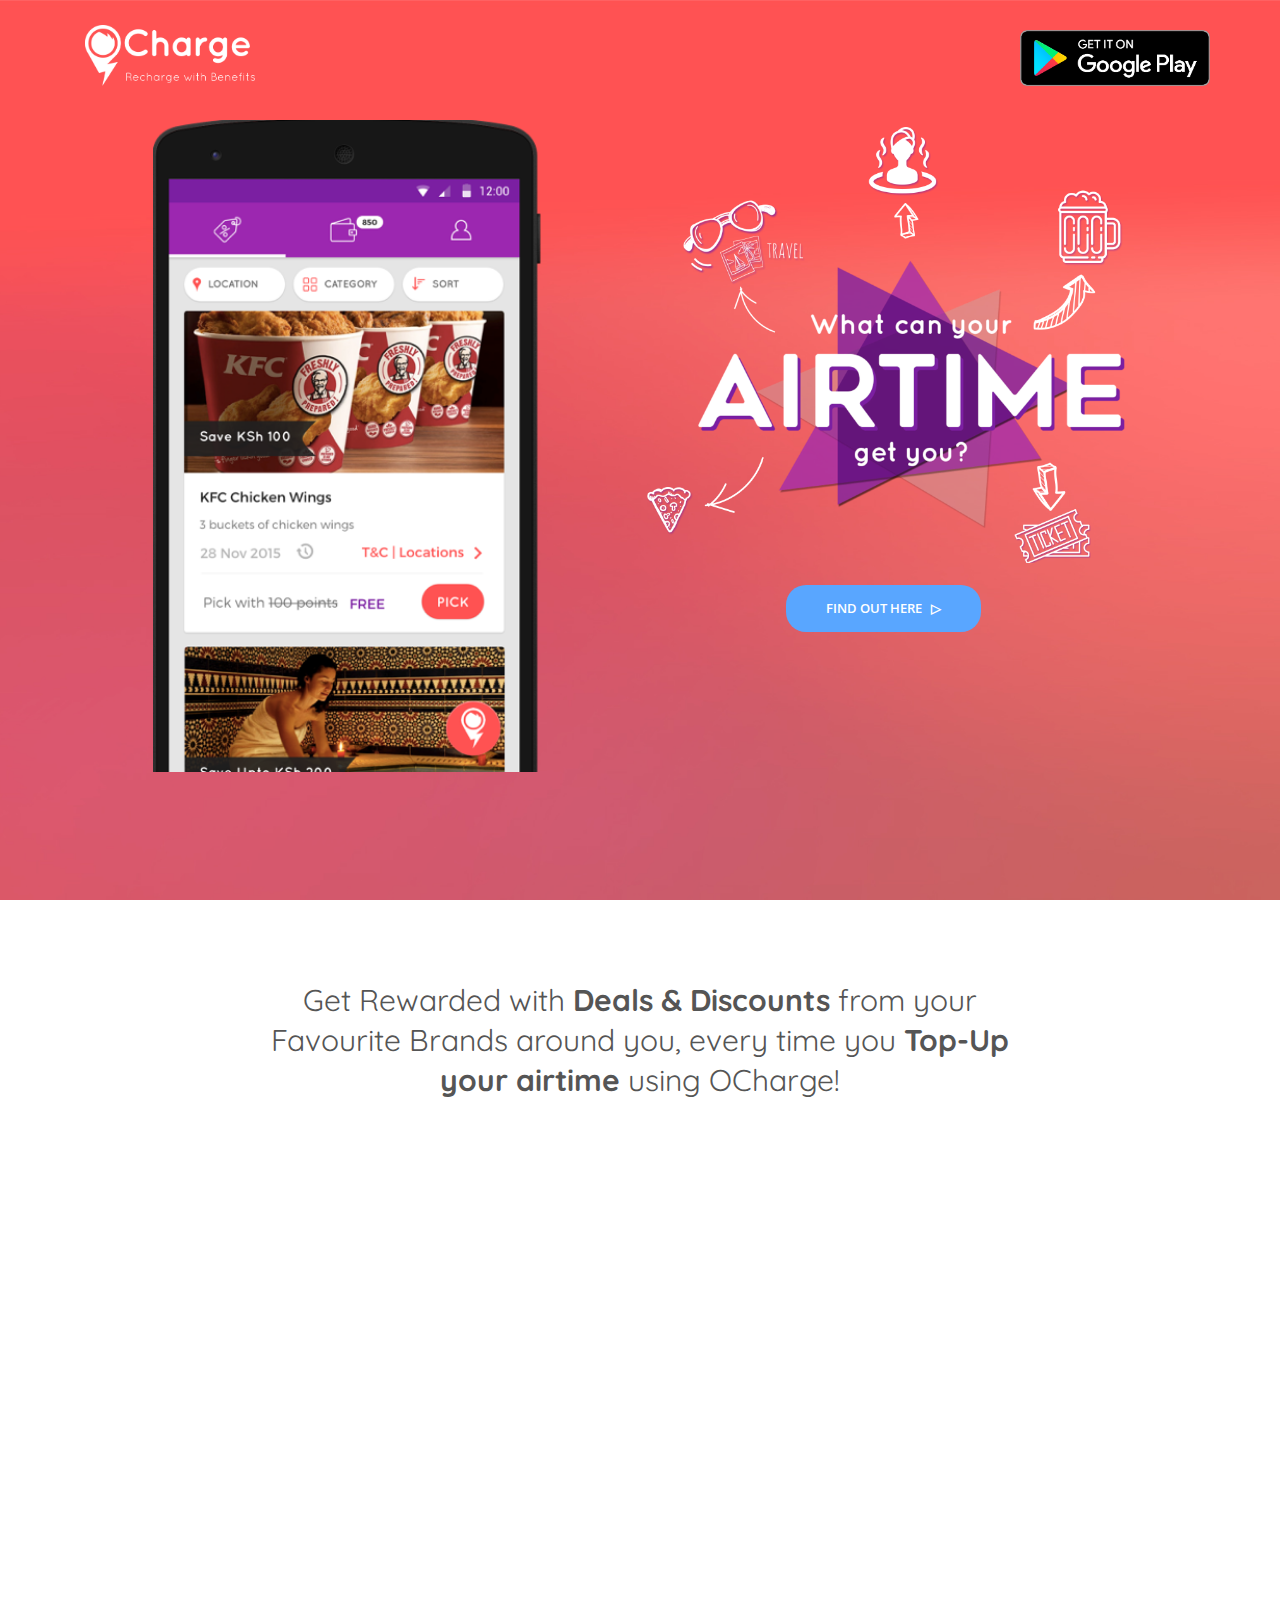
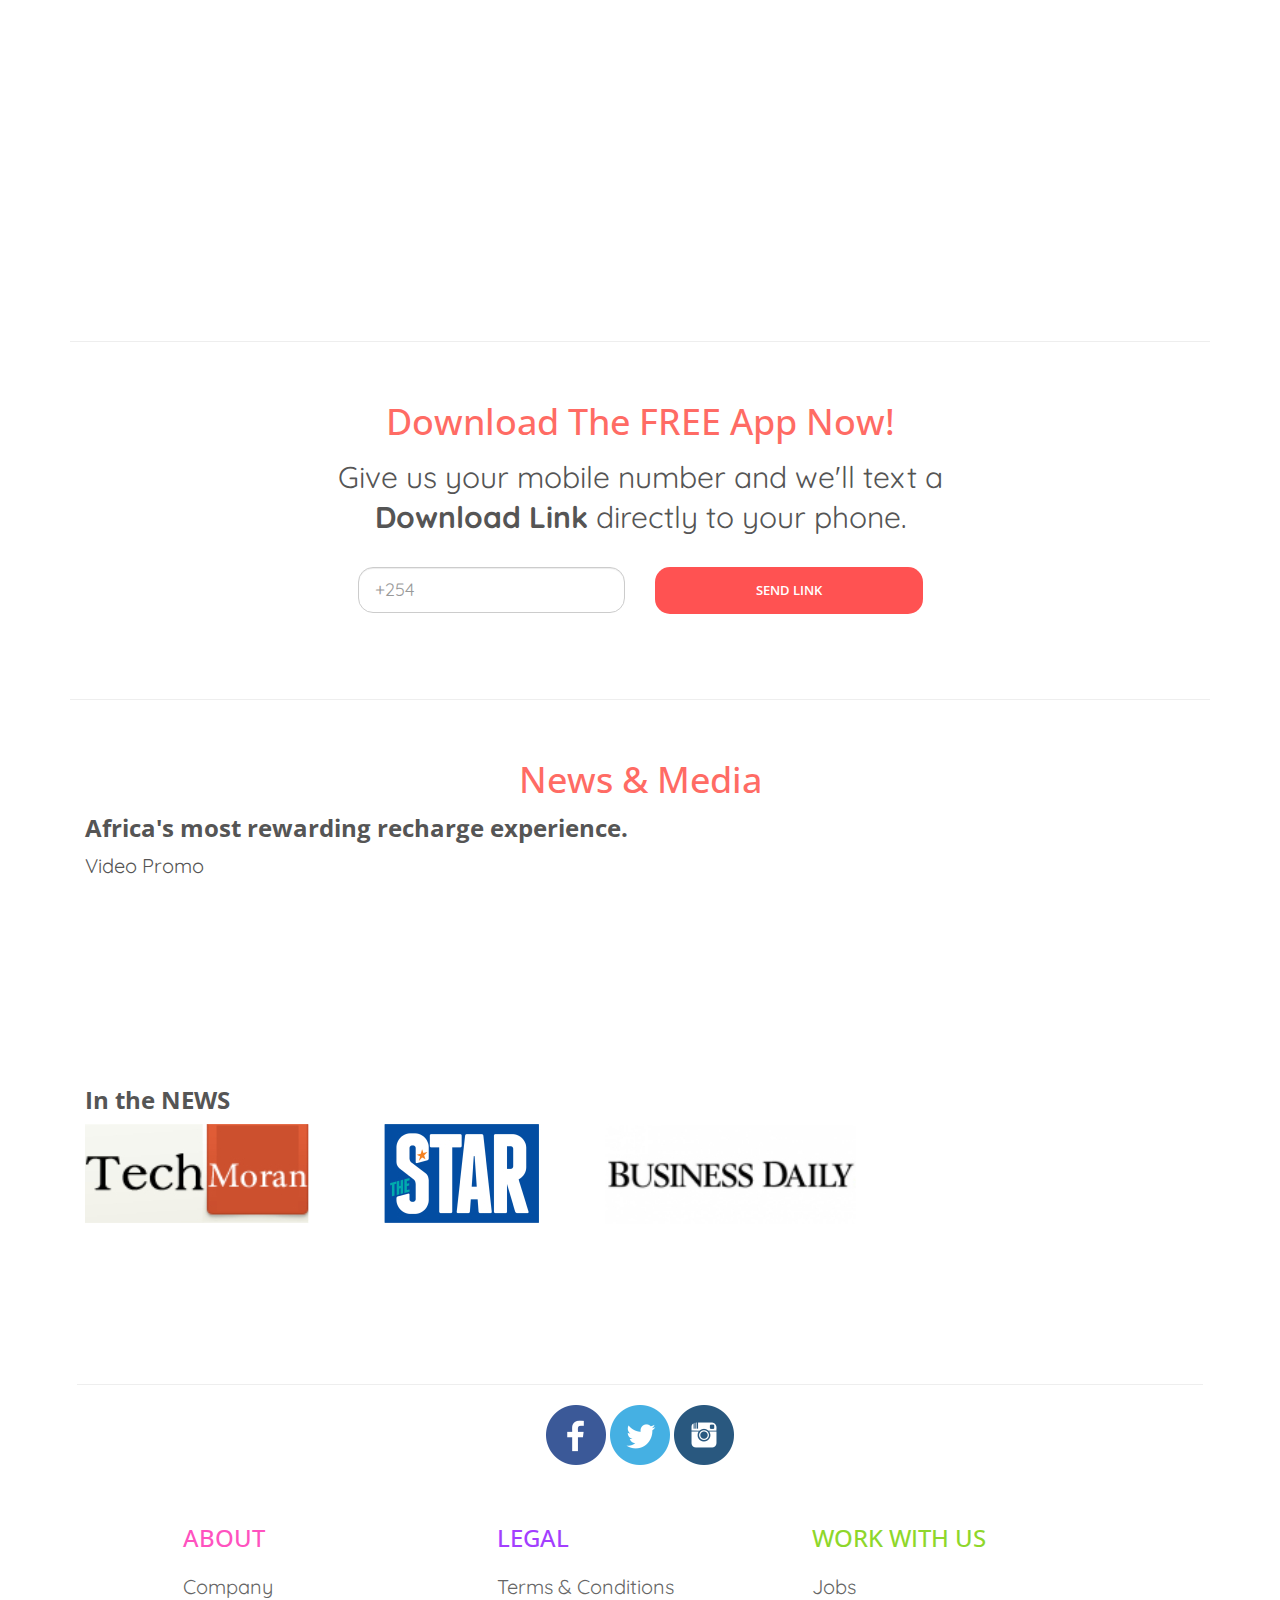
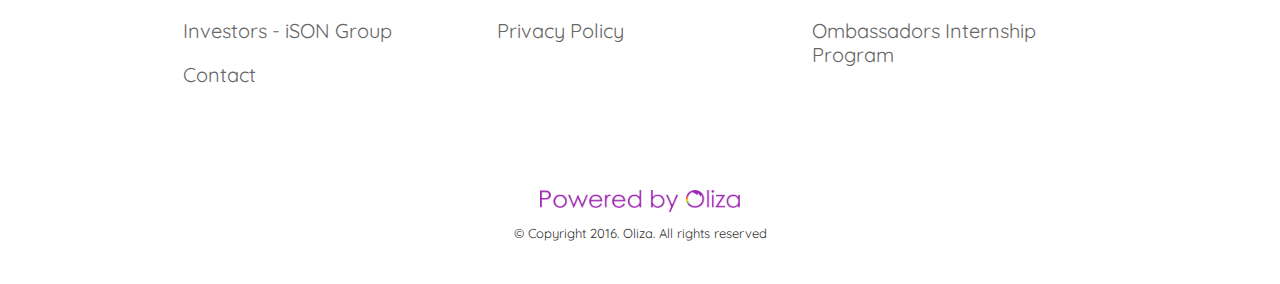
==== index.html @ c71432ed "add comments" ====
<!DOCTYPE html>
<html lang="en">
    <head>
        <meta charset="utf-8">
        <meta http-equiv="X-UA-Compatible" content="IE=edge">
        <meta name="viewport" content="width=device-width, initial-scale=1.0">
        <!-- The above 3 meta tags *must* come first in the head; any other head content must come *after* these tags -->
        <title>OCharge</title>
        <link href="https://fonts.googleapis.com/css?family=Quicksand:300,400,700" rel="stylesheet">
        <!-- Bootstrap -->
        <link href="bootstrap/css/bootstrap.min.css" rel="stylesheet">
        <!--plugins-->
        <link href="bower_components/font-awesome/css/font-awesome.min.css" rel="stylesheet">
        <link href="bower_components/flexslider/flexslider.css" rel="stylesheet">
        <link href="bower_components/lightbox2/dist/css/lightbox.css" rel="stylesheet">
        <link href="owl-carousel/owl.carousel.css" rel="stylesheet">
        <link href="owl-carousel/owl.theme.css" rel="stylesheet">
        <link href="owl-carousel/owl.transitions.css" rel="stylesheet">
        <link href="et-line-icons/style.css" rel="stylesheet">
        <link href="css/animate.css" rel="stylesheet">
        <!--custom css file-->
        <link href="css/style.css" rel="stylesheet">
        <link href="custom/css/style.css" rel="stylesheet">

        <!-- HTML5 shim and Respond.js for IE8 support of HTML5 elements and media queries -->
        <!-- WARNING: Respond.js doesn't work if you view the page via file:// -->
        <!--[if lt IE 9]>
          <script src="https://oss.maxcdn.com/html5shiv/3.7.2/html5shiv.min.js"></script>
          <script src="https://oss.maxcdn.com/respond/1.4.2/respond.min.js"></script>
        <![endif]-->
    </head>
    <body data-spy="scroll">
        <!-- Static navbar -->
        <nav class="navbar header-v1 header-transparent navbar-default navbar-fixed-top">
            <div class="container">
                <div class="navbar-header scroll-to">
                    <button type="button" class="navbar-toggle collapsed" data-toggle="collapse" data-target="#navbar">
                        <a href="https://play.google.com/store/apps/details?id=com.ocharge" target="_blank"><img src="custom/img/google-play-badge.png" class="gplay" width="190" /></a>
                    </button>
                    <a class="navbar-brand" href="index.html"><img src="custom/img/logo-white.png" class="whiteone" width="170" /></a>
                    <a class="navbar-brand" href="index.html"><img src="custom/img/logo-red.png" class="redone" width="170"/></a>
                </div>
                <div id="navbar" class="navbar-collapse collapse">
                    <ul class="nav navbar-nav navbar-right">
                        <li><a href="https://play.google.com/store/apps/details?id=com.ocharge" target="_blank"><img src="custom/img/google-play-badge.png" width="190" /></a></li>
                    </ul>
                </div><!--/.nav-collapse -->
            </div><!--/.container-fluid -->
        </nav><!--navigation end here-->

        <section id="home" class="banner-intro banner-slider">
            <div class="ochargex">
                <div class="container">
                    <div class="row">
                        <div class="col-md-10 col-md-offset-1 col-sm-12 no-padding">
                            <div class="col-md-6 no-padding hidden-xs hidden-sm">
                                <img id="img-topphone"src="custom/img/topphone.png" class="img-responsive"/>
                            </div>
                            <div class="col-md-6 no-padding text-center">
                                <img src="custom/img/stuff.png" class="img-responsive"/>
                                <br/>
                                <a href="https://player.vimeo.com/video/181299321"target="_blank" class="btn btn-lg btn-primary btn-sky-blue">Find Out Here &nbsp; &#9655;</a>
                            </div>
                            <div class="col-md-6 no-padding visible-xs visible-sm ">
                                <div class="space-20"></div>
                                <img id="img-topphone" src="custom/img/topphone.png" class="img-responsive center-block"/>
                            </div>
                        </div>
                    </div>
                </div>
            </div>
        </section>

        <section id="features">
            <div class="container">
                <div class="row">
                    <div class="col-sm-8 col-sm-offset-2 center-title">
                        <p class="biggerfontp">Get Rewarded with <strong>Deals & Discounts</strong> from your Favourite Brands around you, every time you <strong>Top-Up your airtime</strong> using OCharge!</p>
                    </div>
                </div><!--center title row end-->
                <div class="vertical-align-child aside-feature-row">
                    <div class="col-sm-4 col-md-offset-1 wow animated fadeInLeft margin-b-30 hidden-sm hidden-xs" data-wow-delay="0.3s">
                        <div id="ocharge-features1" class="ocharge-features active">
                            <h3>Recharge Airtime</h3>
                            <p>Buy airtime for yourself, or for a friend, for <strong>any Network in Kenya!</strong></p>
                            <img src="custom/img/networks.png" width="250"/>
                        </div>
                        <div id="ocharge-features2" class="ocharge-features">
                            <h3>Earn Points</h3>
                            <p>Earn Points equivalent to the amount you've spent on Airtime.  <strong>1 Shilling Airtime = 1 OCharge Point</strong>.</p>
                        </div>
                        <div id="ocharge-features3" class="ocharge-features">
                            <h3>Pick Up Deals</h3>
                            <p>We keep updating the App with Awesome Deals from your favorite <strong>Food / Drinks / Travel / Entertainment / Fashion / Home / Electronics</strong> Brands</p>
                        </div>
                    </div>
                    <div class="col-sm-12 wow animated fadeInLeft margin-b-30 visible-sm visible-xs" data-wow-delay="0.3s">
                        <div id="ocharge-mobile-features1" class="ocharge-features">
                            <h3>Recharge Airtime</h3>
                            <p>Buy airtime for yourself, or for a friend, for <strong>any Network in Kenya!</strong></p>
                            <img src="custom/img/networks.jpg" />
                        </div>
                        <div id="ocharge-mobile-features2" class="ocharge-features" style="display:none;">
                            <h3>Earn Points</h3>
                            <p>Earn Points equivalent to the amount you've spent on Airtime.  <strong>1 Shilling Airtime = 1 OCharge Point</strong>.</p>
                        </div>
                        <div id="ocharge-mobile-features3" class="ocharge-features" style="display:none;">
                            <h3>Pick Up Deals</h3>
                            <p>We keep updating the App with Awesome Deals from your favorite <strong>Food / Drinks / Travel / Entertainment / Fashion / Home / Electronics</strong> Brands</p>
                        </div>
                    </div>
                    <div class="col-sm-12 wow animated fadeInLeft margin-b-30 visible-sm visible-xs text-center" data-wow-delay="0.3s">
                        <span class="toggla">
                            <i class="fa fa-circle" aria-hidden="true" id="toggla1"></i>&nbsp;
                            <i class="fa fa-circle-o" aria-hidden="true" id="toggla2"></i>&nbsp;
                            <i class="fa fa-circle-o" aria-hidden="true" id="toggla3"></i>
                        </span>
                    </div>
                    <div class="col-sm-5 col-sm-offset-2 wow animated fadeInRight" data-wow-delay="0.4s">
                        <img src="custom/img/recharge.jpg" class="img-responsive ochimg1" alt="" width="440">
                        <img src="custom/img/points.jpg" class="img-responsive ochimg2" alt="" width="350" style="display:none;">
                        <img src="custom/img/deals.jpg" class="img-responsive ochimg3" alt="" width="440" style="display:none;">
                    </div>
                </div><!--side by side left right features row end, use the class .vertical-align-child .aside-feature-row into row-->
                <hr>
                <div class="space-40"></div>
                <div class="row">
                    <div class="col-sm-8 col-sm-offset-2 center-title">
                        <h2 class="otitle">Download the FREE App Now!</h2>
                        <p class="biggerfontp">Give us your mobile number and we'll text a <strong>Download Link</strong> directly to your phone.</p>
                        <div class="space-20"></div>
                        <form class="form col-md-10 col-md-offset-1">
                          <div class="form-group col-md-6">
                            <input type="text" class="form-control input-lg input-rounded" id="exampleInputName2" placeholder="+254">
                          </div>
                          <div class="form-group col-md-6">
                              <button type="submit" class="btn btn-primary btn-lg btn-block btn-pinkish">Send Link</button>
                          </div>
                        </form>
                    </div>
                </div><!--center title row end-->
                <hr>
                <div class="space-40"></div>
                <div class="row">
                    <div class="col-sm-12 center-title">
                        <h2 class="otitle">News & Media</h2>
                        <div class="col-md-12 text-left">
                            <h3>Africa's most rewarding recharge experience.</h3>
                            <p class="kiasifontp">Video Promo</p>

                        </div>
                        <!-- <a href="#popupVideo" data-rel="popup" data-position-to="window" class="ui-btn ui-corner-all ui-shadow ui-btn-inline">Launch video</a> -->
                        <div data-role ="pop-up" id="popupVideo" data-overlay-theme="b" data-tolerance="15, 15" class="ui-content">
                              <iframe  src="https://player.vimeo.com/video/181299321" controls autoplay frameborder="0"  webkitallowfullscreen mozallowfullscreen allowfullscreen></iframe>
                        </div>
                        <!-- <div class="col-md-4 video-embed"> -->
                            <!-- <iframe width="100%" height="180px" src="https://www.youtube.com/embed/uvcCwnioM6c" frameborder="0" allowfullscreen></iframe> -->
                            <!-- <iframe width="560" height="320" src="https://player.vimeo.com/video/181299321" controls autoplay frameborder="0"  webkitallowfullscreen mozallowfullscreen allowfullscreen></iframe> -->
                        <!-- </div> -->
                        <div class="clearfix"></div>
                        <div class="space-40"></div>
                        <div class="col-md-12 text-left">
                            <h3>In the NEWS</h3>
                            <p><img src="custom/img/news.jpg" class="img-responsive" /></p>
                        </div>
                    </div>
                </div><!--center title row end-->
            </div>
        </section>
        <!--section features end-->
          <hr style="width:88%;">
        <!--footer start-->
        <footer class="footer">
            <div class="container">
                <div class="row">
                    <div class="col-md-6 col-md-offset-3 socials text-center">

                            <a href="https://www.facebook.com/OChargeKE" target="_blank"><img src="custom/img/facebook.png" /></a>
                            <a href="https://twitter.com/OChargeKE" target="_blank"><img src="custom/img/twitter.png" /></a>
                            <a href="https://www.instagram.com/ochargeke/" target="_blank"><img src="custom/img/instagram.png" /></a>

                    </div>
                    <div class="space-60"></div>
                    <div class="col-md-10 col-md-offset-1 hidden-xs hidden-sm">
                        <div class="col-sm-4 margin-b-30">
                            <h2 class="one">About</h2>
                            <ul class="list-unstyled clearfix">
                                <li class="clearfix">
                                    <a href="about.html">Company</a>
                                </li>
                                <li class="clearfix">
                                    <a href="http://isongrp.com/" target="_blank">Investors - iSON Group</a>
                                </li>
                                <li class="clearfix">
                                    <a href="contact.html">Contact</a>
                                </li>
                            </ul>
                        </div>
                         <div class="col-sm-4 margin-b-30">
                            <h2 class="two">Legal</h2>
                            <ul class="list-unstyled clearfix">
                                <li class="clearfix">
                                    <a href="terms.html">Terms & Conditions</a>
                                </li>
                                <li class="clearfix">
                                    <a href="privacy.html">Privacy Policy</a>
                                </li>
                            </ul>
                        </div><!--col4 end-->
                         <div class="col-sm-4 margin-b-30">
                            <h2 class="three">Work with us</h2>
                            <ul class="list-unstyled clearfix">
                                <li class="clearfix">
                                    <a href="mailto:email@harrison.kamau@ocharge.co.ke?subject=Job Application body=Please consider my application">Jobs</a>
                                </li>
                                <li class="clearfix">
                                    <a href="ombassador.html">Ombassadors Internship Program</a>
                                </li>
                            </ul>
                        </div><!--col4 end-->
                    </div>

                    <div class="col-md-10 col-md-offset-1 collapsible visible-xs visible-sm">
                        <div class="panel-group" id="accordion">
                            <div class="panel panel-default">
                                <div class="panel-heading accordion-toggle" data-toggle="collapse" data-parent="#accordion" data-target="#collapseOne">
                                     <h2 class="one">About</h2>
                                </div>
                                <div id="collapseOne" class="panel-collapse collapse in">
                                    <div class="panel-body">
                                        <ul class="list-unstyled clearfix">
                                            <li class="clearfix">
                                                <a href="about.html">Company</a>
                                            </li>
                                            <li class="clearfix">
                                                <a href="http://isongrp.com/" target="_blank">Investors - iSON Group</a>
                                            </li>
                                            <li class="clearfix">
                                                <a href="contact.html">Contact</a>
                                            </li>
                                        </ul>
                                    </div>
                                </div>
                            </div>
                            <div class="panel panel-default">
                                <div class="panel-heading accordion-toggle collapsed" data-toggle="collapse" data-parent="#accordion" data-target="#collapseTwo">
                                     <h2 class="two">Legal</h2>
                                </div>
                                <div id="collapseTwo" class="panel-collapse collapse">
                                    <div class="panel-body">
                                        <ul class="list-unstyled clearfix">
                                            <li class="clearfix">
                                                <a href="terms.html" target="_blank">Terms & Conditions</a>
                                            </li>
                                            <li class="clearfix">
                                                <a href="privacy.html" target="_blank">Privacy Policy</a>
                                            </li>
                                        </ul>
                                    </div>
                                </div>
                            </div>
                            <div class="panel panel-default">
                                <div class="panel-heading accordion-toggle collapsed" data-toggle="collapse" data-parent="#accordion" data-target="#collapseThree">
                                     <h2 class="three">Work with us</h2>
                                </div>
                                <div id="collapseThree" class="panel-collapse collapse">
                                    <div class="panel-body">
                                        <ul class="list-unstyled clearfix">
                                            <li class="clearfix">
                                                <a href="mailto:email@harrison.kamau@ocharge.co.ke?subject=Job Application body=Please consider my application">Jobs</a>
                                            </li>
                                            <li class="clearfix">
                                                <a href="ombassador.html">Ombassadors Internship Program</a>
                                            </li>
                                        </ul>
                                    </div>
                                </div>
                            </div>
                        </div>
                    </div>
                </div><!--row end-->
                <div class="row">
                    <div class="col-sm-12 text-center">
                        <div class="footer-bottom">
                             <p class="powered"><img width="200" height="auto" src="/images/powered_by_oliza.png" alt="" /></p>
                        </ul>
                        <span>&copy; Copyright 2016. Oliza.  All rights reserved</span>
                        </div>
                    </div>
                </div>
            </div>
        </footer>
        <!--footer end-->

        <!-- scroll to top -->
     <a href="#0" class="cd-top">Top</a>

        <script src="bower_components/jquery/dist/jquery.min.js"></script>
        <script src="js/jquery-migrate.min.js" type="text/javascript"></script>
        <script src="js/jquery.easing.1.3.min.js" type="text/javascript"></script>
        <script src="js/jquery.backstretch.min.js" type="text/javascript"></script>
        <script src="bootstrap/js/bootstrap.min.js"></script>
        <script src="js/smoothscroll.js"></script>
        <script src="bower_components/wow/dist/wow.min.js"></script>
        <script src="bower_components/lightbox2/dist/js/lightbox.min.js" type="text/javascript"></script>
        <script src="owl-carousel/owl.carousel.min.js" type="text/javascript"></script>
          <script src="js/modernizr.custom.97074.js" type="text/javascript"></script>
         <script src="js/parallax.min.js" type="text/javascript"></script>
        <script src="js/custom.js" type="text/javascript"></script>
        <script src="js/back-to-top.js" type="text/javascript"></script>
        <!-- Vimeo video API -->
        <script src="http://a.vimeocdn.com/js/froogaloop2.min.js"></script>
        <script type="text/javascript" src="js/vimeo.js"></script>
        <script src="js/popup.js" type="text/javascript"></script>

        <script>
            $('#ocharge-features1').click(function(){
                $('#ocharge-features1').toggleClass('active');
                $('#ocharge-features2').removeClass('active');
                $('#ocharge-features3').removeClass('active');
                $('.ochimg1').show();
                $('.ochimg2').hide();
                $('.ochimg3').hide();
            });

            $('#ocharge-features2').click(function(){
                $('#ocharge-features2').toggleClass('active');
                $('#ocharge-features1').removeClass('active');
                $('#ocharge-features3').removeClass('active');
                $('.ochimg2').show();
                $('.ochimg1').hide();
                $('.ochimg3').hide();
            });

            $('#ocharge-features3').click(function(){
                $('#ocharge-features3').toggleClass('active');
                $('#ocharge-features2').removeClass('active');
                $('#ocharge-features1').removeClass('active');
                $('.ochimg3').show();
                $('.ochimg2').hide();
                $('.ochimg1').hide();
            });

            $('#toggla1').click(function(){
                $('#toggla3').removeClass("fa-circle").addClass("fa-circle-o");
                $('#toggla2').removeClass("fa-circle").addClass("fa-circle-o");
                $('#toggla1').removeClass("fa-circle-o").addClass("fa-circle");
                $('#ocharge-mobile-features1').show();
                $('#ocharge-mobile-features2').hide();
                $('#ocharge-mobile-features3').hide();
                $('.ochimg1').show();
                $('.ochimg2').hide();
                $('.ochimg3').hide();
            });

            $('#toggla2').click(function(){
                $('#toggla3').removeClass("fa-circle").addClass("fa-circle-o");
                $('#toggla1').removeClass("fa-circle").addClass("fa-circle-o");
                $('#toggla2').removeClass("fa-circle-o").addClass("fa-circle");
                $('#ocharge-mobile-features2').show();
                $('#ocharge-mobile-features1').hide();
                $('#ocharge-mobile-features3').hide();
                $('.ochimg2').show();
                $('.ochimg1').hide();
                $('.ochimg3').hide();
            });

            $('#toggla3').click(function(){
                $('#toggla1').removeClass("fa-circle").addClass("fa-circle-o");
                $('#toggla2').removeClass("fa-circle").addClass("fa-circle-o");
                $('#toggla3').removeClass("fa-circle-o").addClass("fa-circle");
                $('#ocharge-mobile-features3').show();
                $('#ocharge-mobile-features2').hide();
                $('#ocharge-mobile-features1').hide();
                $('.ochimg3').show();
                $('.ochimg2').hide();
                $('.ochimg1').hide();
            });

        </script>
    </body>
</html>
---- et-line-icons/style.css ----
@font-face {
	font-family: 'et-line';
	src:url('fonts/et-line.eot');
	src:url('fonts/et-line.eot?#iefix') format('embedded-opentype'),
		url('fonts/et-line.woff') format('woff'),
		url('fonts/et-line.ttf') format('truetype'),
		url('fonts/et-line.svg#et-line') format('svg');
	font-weight: normal;
	font-style: normal;
}

/* Use the following CSS code if you want to use data attributes for inserting your icons */
[data-icon]:before {
	font-family: 'et-line';
	content: attr(data-icon);
	speak: none;
	font-weight: normal;
	font-variant: normal;
	text-transform: none;
	line-height: 1;
	-webkit-font-smoothing: antialiased;
	-moz-osx-font-smoothing: grayscale;
	display:inline-block;
}

/* Use the following CSS code if you want to have a class per icon */
/*
Instead of a list of all class selectors,
you can use the generic selector below, but it's slower:
[class*="icon-"] {
*/
.icon-mobile, .icon-laptop, .icon-desktop, .icon-tablet, .icon-phone, .icon-document, .icon-documents, .icon-search, .icon-clipboard, .icon-newspaper, .icon-notebook, .icon-book-open, .icon-browser, .icon-calendar, .icon-presentation, .icon-picture, .icon-pictures, .icon-video, .icon-camera, .icon-printer, .icon-toolbox, .icon-briefcase, .icon-wallet, .icon-gift, .icon-bargraph, .icon-grid, .icon-expand, .icon-focus, .icon-edit, .icon-adjustments, .icon-ribbon, .icon-hourglass, .icon-lock, .icon-megaphone, .icon-shield, .icon-trophy, .icon-flag, .icon-map, .icon-puzzle, .icon-basket, .icon-envelope, .icon-streetsign, .icon-telescope, .icon-gears, .icon-key, .icon-paperclip, .icon-attachment, .icon-pricetags, .icon-lightbulb, .icon-layers, .icon-pencil, .icon-tools, .icon-tools-2, .icon-scissors, .icon-paintbrush, .icon-magnifying-glass, .icon-circle-compass, .icon-linegraph, .icon-mic, .icon-strategy, .icon-beaker, .icon-caution, .icon-recycle, .icon-anchor, .icon-profile-male, .icon-profile-female, .icon-bike, .icon-wine, .icon-hotairballoon, .icon-globe, .icon-genius, .icon-map-pin, .icon-dial, .icon-chat, .icon-heart, .icon-cloud, .icon-upload, .icon-download, .icon-target, .icon-hazardous, .icon-piechart, .icon-speedometer, .icon-global, .icon-compass, .icon-lifesaver, .icon-clock, .icon-aperture, .icon-quote, .icon-scope, .icon-alarmclock, .icon-refresh, .icon-happy, .icon-sad, .icon-facebook, .icon-twitter, .icon-googleplus, .icon-rss, .icon-tumblr, .icon-linkedin, .icon-dribbble {
	font-family: 'et-line';
	speak: none;
	font-style: normal;
	font-weight: normal;
	font-variant: normal;
	text-transform: none;
	line-height: 1;
	-webkit-font-smoothing: antialiased;
	-moz-osx-font-smoothing: grayscale;
	display:inline-block;
}
.icon-mobile:before {
	content: "\e000";
}
.icon-laptop:before {
	content: "\e001";
}
.icon-desktop:before {
	content: "\e002";
}
.icon-tablet:before {
	content: "\e003";
}
.icon-phone:before {
	content: "\e004";
}
.icon-document:before {
	content: "\e005";
}
.icon-documents:before {
	content: "\e006";
}
.icon-search:before {
	content: "\e007";
}
.icon-clipboard:before {
	content: "\e008";
}
.icon-newspaper:before {
	content: "\e009";
}
.icon-notebook:before {
	content: "\e00a";
}
.icon-book-open:before {
	content: "\e00b";
}
.icon-browser:before {
	content: "\e00c";
}
.icon-calendar:before {
	content: "\e00d";
}
.icon-presentation:before {
	content: "\e00e";
}
.icon-picture:before {
	content: "\e00f";
}
.icon-pictures:before {
	content: "\e010";
}
.icon-video:before {
	content: "\e011";
}
.icon-camera:before {
	content: "\e012";
}
.icon-printer:before {
	content: "\e013";
}
.icon-toolbox:before {
	content: "\e014";
}
.icon-briefcase:before {
	content: "\e015";
}
.icon-wallet:before {
	content: "\e016";
}
.icon-gift:before {
	content: "\e017";
}
.icon-bargraph:before {
	content: "\e018";
}
.icon-grid:before {
	content: "\e019";
}
.icon-expand:before {
	content: "\e01a";
}
.icon-focus:before {
	content: "\e01b";
}
.icon-edit:before {
	content: "\e01c";
}
.icon-adjustments:before {
	content: "\e01d";
}
.icon-ribbon:before {
	content: "\e01e";
}
.icon-hourglass:before {
	content: "\e01f";
}
.icon-lock:before {
	content: "\e020";
}
.icon-megaphone:before {
	content: "\e021";
}
.icon-shield:before {
	content: "\e022";
}
.icon-trophy:before {
	content: "\e023";
}
.icon-flag:before {
	content: "\e024";
}
.icon-map:before {
	content: "\e025";
}
.icon-puzzle:before {
	content: "\e026";
}
.icon-basket:before {
	content: "\e027";
}
.icon-envelope:before {
	content: "\e028";
}
.icon-streetsign:before {
	content: "\e029";
}
.icon-telescope:before {
	content: "\e02a";
}
.icon-gears:before {
	content: "\e02b";
}
.icon-key:before {
	content: "\e02c";
}
.icon-paperclip:before {
	content: "\e02d";
}
.icon-attachment:before {
	content: "\e02e";
}
.icon-pricetags:before {
	content: "\e02f";
}
.icon-lightbulb:before {
	content: "\e030";
}
.icon-layers:before {
	content: "\e031";
}
.icon-pencil:before {
	content: "\e032";
}
.icon-tools:before {
	content: "\e033";
}
.icon-tools-2:before {
	content: "\e034";
}
.icon-scissors:before {
	content: "\e035";
}
.icon-paintbrush:before {
	content: "\e036";
}
.icon-magnifying-glass:before {
	content: "\e037";
}
.icon-circle-compass:before {
	content: "\e038";
}
.icon-linegraph:before {
	content: "\e039";
}
.icon-mic:before {
	content: "\e03a";
}
.icon-strategy:before {
	content: "\e03b";
}
.icon-beaker:before {
	content: "\e03c";
}
.icon-caution:before {
	content: "\e03d";
}
.icon-recycle:before {
	content: "\e03e";
}
.icon-anchor:before {
	content: "\e03f";
}
.icon-profile-male:before {
	content: "\e040";
}
.icon-profile-female:before {
	content: "\e041";
}
.icon-bike:before {
	content: "\e042";
}
.icon-wine:before {
	content: "\e043";
}
.icon-hotairballoon:before {
	content: "\e044";
}
.icon-globe:before {
	content: "\e045";
}
.icon-genius:before {
	content: "\e046";
}
.icon-map-pin:before {
	content: "\e047";
}
.icon-dial:before {
	content: "\e048";
}
.icon-chat:before {
	content: "\e049";
}
.icon-heart:before {
	content: "\e04a";
}
.icon-cloud:before {
	content: "\e04b";
}
.icon-upload:before {
	content: "\e04c";
}
.icon-download:before {
	content: "\e04d";
}
.icon-target:before {
	content: "\e04e";
}
.icon-hazardous:before {
	content: "\e04f";
}
.icon-piechart:before {
	content: "\e050";
}
.icon-speedometer:before {
	content: "\e051";
}
.icon-global:before {
	content: "\e052";
}
.icon-compass:before {
	content: "\e053";
}
.icon-lifesaver:before {
	content: "\e054";
}
.icon-clock:before {
	content: "\e055";
}
.icon-aperture:before {
	content: "\e056";
}
.icon-quote:before {
	content: "\e057";
}
.icon-scope:before {
	content: "\e058";
}
.icon-alarmclock:before {
	content: "\e059";
}
.icon-refresh:before {
	content: "\e05a";
}
.icon-happy:before {
	content: "\e05b";
}
.icon-sad:before {
	content: "\e05c";
}
.icon-facebook:before {
	content: "\e05d";
}
.icon-twitter:before {
	content: "\e05e";
}
.icon-googleplus:before {
	content: "\e05f";
}
.icon-rss:before {
	content: "\e060";
}
.icon-tumblr:before {
	content: "\e061";
}
.icon-linkedin:before {
	content: "\e062";
}
.icon-dribbble:before {
	content: "\e063";
}
---- css/style.css ----
/*
    Created on : 2 Oct, 2015, 7:52:36 AM
    Author     : RAKESH
    File       : Assan  landing template
    version    : v1.0
*/
/**google font**/
@import url(https://fonts.googleapis.com/css?family=Open+Sans:400,300,300italic,400italic,600,700);
@import url(https://fonts.googleapis.com/css?family=Arimo:400,400italic);
@import url(https://fonts.googleapis.com/css?family=Pacifico);
@@import url(https://fonts.googleapis.com/css?family=Quicksand);
/**colors**/
.red {
  color: #f55b63;
}

.green {
  color: #bce13b;
}

.blue {
  color: #42a3ee;
}

.yellow {
  color: #e6e837;
}

.gold {
  color: #e8c537;
}

body, html {
  height: 100%;
}

body {
  font-family: "Arimo", sans-serif;
  -webkit-font-smoothing: antialiased;
  -webkit-text-size-adjust: 100%;
  -ms-text-size-adjust: 100%;
  color: #999999;
  background-color: #fff;
  font-size: 13px;
  font-weight: 400;
  line-height: 22px;
  font-weight: normal;
}

p {
  font-family: "Arimo", sans-serif;
}

a {
  -moz-transition: all 0.3s;
  -o-transition: all 0.3s;
  -webkit-transition: all 0.3s;
  transition: all 0.3s;
  text-decoration: none;
  color: #f56363;
}
a:hover, a:focus {
  text-decoration: none;
  outline: 0 !important;
  color: #f56363;
}

button {
  border: 0px;
}
button:focus {
  outline: 0 !important;
}

h1, h2, h3, h4, h5, h6 {
  margin-top: 0px;
  font-family: "Open Sans", sans-serif;
  font-weight: 700;
}

hr.separator {
  border-top: 1px solid #f56363;
  margin: 10px auto;
  width: 80px;
}

.margin-b-30 {
  margin-bottom: 30px;
}

/**spaces**/
.space-20 {
  width: 100%;
  height: 20px;
  clear: both;
}

.space-30 {
  width: 100%;
  height: 30px;
  clear: both;
}

.space-40 {
  width: 100%;
  height: 40px;
  clear: both;
}

.space-50 {
  width: 100%;
  height: 50px;
  clear: both;
}

.space-60 {
  width: 100%;
  height: 60px;
  clear: both;
}

@media (min-width: 768px) {
  .vertical-align-child {
    display: -webkit-flex;
    display: -moz-flex;
    display: -ms-flexbox;
    display: flex;
    align-items: center;
    -webkit-align-items: center;
    justify-content: center;
    -webkit-justify-content: center;
    flex-direction: row;
    -webkit-flex-direction: row;
  }
}
.center-title {
  text-align: center;
  margin-bottom: 50px;
}
.center-title h2 {
  text-transform: capitalize;
  font-weight: 500;
  font-size: 36px;
  margin-bottom: 15px;
  color: #000;
}
.center-title p {
  font-size: 15px;
  line-height: 30px;
  font-family: "Arimo", sans-serif;
}
.center-title i {
  color: #f56363;
  font-size: 30px;
  margin-bottom: 20px;
  display: block;
}

/***buttons***/
.btn {
  -webkit-border-radius: 0px;
  -moz-border-radius: 0px;
  -ms-border-radius: 0px;
  border-radius: 0px;
  font-weight: normal;
  font-size: 13px;
  border: 0px;
  text-transform: uppercase;
  font-weight: 600;
  font-family: "Open Sans", sans-serif;
}
.btn i {
  margin-left: 5px;
}
.btn.btn-radius {
  -webkit-border-radius: 3px;
  -moz-border-radius: 3px;
  -ms-border-radius: 3px;
  border-radius: 3px;
}
.btn.btn-lg {
  padding: 15px 40px;
}

.btn-skin {
  background-color: #f56363;
  color: #fff;
}
.btn-skin:hover, .btn-skin:focus {
  color: #fff;
  background-color: #444;
}

.btn-dark {
  background-color: #333;
  color: #fff;
}
.btn-dark:hover, .btn-dark:focus {
  color: #fff;
  background-color: #f56363;
}

.btn-default {
  background-color: #f3f3f3;
  color: #777;
}
.btn-default:hover, .btn-default:focus {
  color: #fff;
  background-color: #333;
}

.btn-white {
  background-color: #fff;
  color: #333;
}
.btn-white:hover, .btn-white:focus {
  color: #fff;
  background-color: #333;
}

/***header style 1**/
.header-v1 {
  padding: 10px 0;
  border: 0px;
  background-color: transparent;
  -moz-transition: all 0.4s;
  -o-transition: all 0.4s;
  -webkit-transition: all 0.4s;
  transition: all 0.4s;
}
.header-v1 .navbar-brand {
  float: left;
  height: 60px;
  padding: 15px 15px;
  font-size: 35px;
  color: #fff;
  text-transform: lowercase;
  font-weight: 700;
  line-height: 20px;
  -moz-transition: all 0.4s;
  -o-transition: all 0.4s;
  -webkit-transition: all 0.4s;
  transition: all 0.4s;
  position: relative;
  font-family: "Open Sans", sans-serif;
}
.header-v1 .navbar-brand:hover {
  color: #fff;
}

.header-v1.sticky {
  -webkit-box-shadow: 0px 2px 4px rgba(0, 0, 0, 0.1);
  -moz-box-shadow: 0px 2px 4px rgba(0, 0, 0, 0.1);
  -ms-box-shadow: 0px 2px 4px rgba(0, 0, 0, 0.1);
  box-shadow: 0px 2px 4px rgba(0, 0, 0, 0.1);
  background-color: #fff;
  padding: 0px 0px;
}

.header-v1 .navbar-nav > li > a {
  color: #eee;
  text-transform: uppercase;
  font-size: 13px;
  letter-spacing: 0px;
  font-weight: 400;
  font-family: "Arimo", sans-serif;
}
.header-v1 .navbar-nav > li > a:hover {
  color: #f56363;
}

.header-v1.sticky .navbar-nav > li > a {
  color: #999;
  text-transform: uppercase;
  font-size: 13px;
  letter-spacing: 0px;
  font-weight: 400;
  font-family: "Arimo", sans-serif;
}

.header-v1 .navbar-nav > .active > a, .header-v1 .navbar-nav > .active > a:focus, .header-v1 .navbar-nav > .active > a:hover {
  color: #f56363;
  background-color: transparent;
}

.header-v1.sticky .navbar-nav > .active > a, .header-v1.sticky .navbar-nav > .active > a:focus, .header-v1.sticky .navbar-nav > .active > a:hover {
  color: #f56363;
  background-color: transparent;
}

.header-v1 .navbar-brand {
  color: #fff;
}

.header-v1.sticky .navbar-brand {
  color: #333;
}

@media (min-width: 992px) {
  .header-v1 .navbar-brand {
    position: absolute;
    left: 50%;
    margin-left: -65px !important;
    
  }

  .header-v1.sticky .navbar-brand {
    top: 5px;
  }
}
@media (min-width: 768px) {
  .navbar-nav > li > a {
    padding-top: 20px;
    padding-bottom: 20px;
  }

  .navbar-right li.button-nav a {
    background-color: #f56363;
    color: #fff;
    padding: 8px 15px;
    margin-top: 12px;
    font-size: 12px;
    font-weight: 400;
    -webkit-border-radius: 20px;
    -moz-border-radius: 20px;
    -ms-border-radius: 20px;
    border-radius: 20px;
  }
  .navbar-right li.button-nav a:hover, .navbar-right li.button-nav a:focus {
    background-color: #333;
    color: #fff !important;
  }

  .header-v1.sticky .navbar-right li.button-nav a {
    color: #fff;
  }
}
/***header v2 using into newsletter form home section**/
.header-v2 {
  margin-bottom: 0px;
  border: 0px;
  background-color: #fff;
}
.header-v2 .navbar-brand {
  color: #f56363;
  font-size: 30px;
  line-height: 25px;
  font-weight: 700;
  -moz-transition: all 0.25s ease-in-out;
  -o-transition: all 0.25s ease-in-out;
  -webkit-transition: all 0.25s ease-in-out;
  transition: all 0.25s ease-in-out;
}
.header-v2 .socials li a {
  padding: 5px 5px;
  margin-top: 10px;
  font-size: 30px;
}
.header-v2 .socials li a:hover {
  color: #f56363;
}

.header-v2 .navbar-nav > li > a {
  color: #777;
  font-weight: 400;
  text-transform: capitalize;
  font-family: "Arimo", sans-serif;
}

.header-v2 .navbar-nav > .active > a, .header-v2 .navbar-nav > .active > a:focus, .header-v2 .navbar-nav > .active > a:hover {
  color: #f56363;
  background-color: transparent;
}

.headroom {
  -moz-transition: transform 200ms linear;
  -o-transition: transform 200ms linear;
  -webkit-transition: transform 200ms linear;
  transition: transform 200ms linear;
}

.headroom--pinned {
  -moz-transform: translateY(0%);
  -o-transform: translateY(0%);
  -ms-transform: translateY(0%);
  -webkit-transform: translateY(0%);
  transform: translateY(0%);
}

.headroom--unpinned {
  -moz-transform: translateY(-100%);
  -o-transform: translateY(-100%);
  -ms-transform: translateY(-100%);
  -webkit-transform: translateY(-100%);
  transform: translateY(-100%);
}

@media (max-width: 767px) {
  .navbar-nav {
    background-color: #333;
    margin: 0px;
  }

  .header-v1 .navbar-toggle {
    border: 0px;
    margin-top: 15px;
  }

  .header-v1 .navbar-toggle:focus, .header-v1 .navbar-toggle:hover {
    background-color: transparent;
  }

  .header-v1 .navbar-collapse, .header-v1 .navbar-form {
    border: 0px;
  }

  .header-v2 .navbar-nav {
    background-color: transparent;
  }
}
/**price tables**/
.pricing-section {
  padding: 80px 0;
  padding-bottom: 50px;
  background-color: #fff;
}

.price-box {
  padding: 25px 40px;
  margin-bottom: 30px;
  border: 1px solid #eee;
  -moz-transition: all 0.3s;
  -o-transition: all 0.3s;
  -webkit-transition: all 0.3s;
  transition: all 0.3s;
}
.price-box i {
  display: block;
  font-size: 80px;
  line-height: 80px;
  color: #eee;
}
.price-box h3 {
  font-size: 15px;
  text-transform: uppercase;
  color: #666;
  font-weight: 600;
  margin-top: 25px;
}
.price-box .price {
  color: #f56363;
  font-size: 70px;
  line-height: 70px;
  font-weight: 900;
  margin: 20px 0;
  font-family: "Open Sans", sans-serif;
}
.price-box .price sup, .price-box .price sub {
  font-size: 13px;
}
.price-box .price sup {
  vertical-align: top;
  top: 10px;
}
.price-box p {
  font-size: 14px;
  margin-bottom: 30px;
}
.price-box:hover {
  background-color: #f56363;
}
.price-box:hover h3 {
  color: #fff;
}
.price-box:hover i {
  color: #fff;
  opacity: 0.5;
}
.price-box:hover .price {
  color: #fff;
}
.price-box:hover p {
  color: #eee;
}

.cta {
  padding: 80px 0;
}
.cta h2 {
  color: #fff;
  font-weight: 600;
  font-size: 40px;
  line-height: 55px;
  text-transform: uppercase;
  margin-bottom: 15px;
}
.cta p {
  color: #eee;
  margin-bottom: 35px;
  font-size: 16px;
  line-height: 26px;
}

/**tabs**/
.tabs-navigation {
  margin-bottom: 50px;
  border-bottom: 1px solid #ddd;
}
@media (min-width: 768px) {
  .tabs-navigation li + li {
    margin-left: 40px;
  }
}
.tabs-navigation li {
  margin-bottom: 30px;
}
.tabs-navigation li a {
  display: block;
  color: #777;
}
.tabs-navigation li a span {
  display: block;
  width: 90px;
  height: 40px;
  text-align: center;
  background-color: transparent;
  -webkit-border-radius: 50%;
  -moz-border-radius: 50%;
  -ms-border-radius: 50%;
  border-radius: 50%;
  font-size: 30px;
  margin: 10px auto;
}
.tabs-navigation li.active a {
  color: #f56363;
}
.tabs-navigation li.active a span {
  color: #f56363;
  background-color: transparent;
}

.service-tab-content h1 {
  text-transform: uppercase;
  color: #333;
}

.footer {
  background-color: #323a45;
  padding-top: 60px;
}
.footer h2 {
  color: #fff;
  margin-bottom: 20px;
  font-weight: 500;
  text-transform: uppercase;
  font-size: 18px;
}
.footer p {
  color: #ced3d8;
  font-size: 15px;
}
.footer ul li {
  padding-bottom: 20px;
}
.footer ul li i {
  float: left;
  color: #fff;
  font-size: 30px;
  margin-right: 20px;
}
.footer ul li span {
  display: block;
  overflow: hidden;
  color: #ced3d8;
  font-size: 16px;
}
.footer ul.list-inline li {
  padding: 0px;
}
.footer ul.list-inline li a {
  margin: 5px;
}
.footer ul.list-inline li a i {
  color: #a4a4a4;
  margin: 0px;
  font-size: 30px;
}
.footer ul.list-inline li:hover i {
  color: #f56363;
}
.footer .footer-bottom {
  padding-top: 40px;
  padding-bottom: 40px;
  border-top: 1px solid rgba(255, 255, 255, 0.1);
}
.footer .footer-bottom .list-inline li a {
  color: #fff;
  font-weight: 400;
  text-transform: uppercase;
}
.footer .footer-bottom .list-inline li a:hover {
  color: #f56363;
}

.banner-intro {
  background-color: transparent;
  width: 100%;
  height: 100%;
  position: relative;
  display: table;
}
.banner-intro .banner-inner {
  position: relative;
  width: 100%;
  height: 100%;
  display: table-cell;
  vertical-align: middle;
  opacity: 1;
}
.banner-intro h1 {
  color: #fff;
  font-weight: 700;
  text-transform: uppercase;
  font-size: 45px;
  line-height: 60px;
}
.banner-intro p.lead {
  color: #fff;
  font-size: 15px;
}
.banner-intro .banner-buttons {
  margin-top: 30px;
}
.banner-intro .banner-buttons a {
  margin: 5px;
}
.banner-intro .banner-buttons a i {
  margin-left: 5px;
}

/***banner home newsletter****/
.home-newsletter {
  background: url(../images/bg-3.jpg) no-repeat;
  background-size: cover;
  -webkit-background-size: cover;
  -moz-background-size: cover;
  background-attachment: fixed;
  padding-top: 250px;
  padding-bottom: 200px;
}
.home-newsletter h2 {
  color: #fff;
  font-weight: 300;
  font-size: 50px;
  line-height: 50px;
  text-transform: capitalize;
}
.home-newsletter p {
  color: #fff;
  font-size: 18px;
}
.home-newsletter .form-control {
  -webkit-border-radius: 0px;
  -moz-border-radius: 0px;
  -ms-border-radius: 0px;
  border-radius: 0px;
  -webkit-box-shadow: none;
  -moz-box-shadow: none;
  -ms-box-shadow: none;
  box-shadow: none;
  border: 0px;
  height: 47px;
}
.home-newsletter .error {
  border-color: #b92c28;
  color: #b92c28;
}
.home-newsletter .success {
  border-color: #5cb85c;
  color: #5cb85c;
}

/****banner contact form**/
.home-contact {
  background: url(../images/bg-2.jpg) no-repeat;
  background-size: cover;
  -webkit-background-size: cover;
  -moz-background-size: cover;
  background-attachment: fixed;
  padding-top: 150px;
  padding-bottom: 100px;
}
.home-contact .contact-home-text {
  padding: 100px 0;
}
.home-contact .contact-home-text h4 {
  color: #fff;
  text-transform: uppercase;
  font-weight: 300;
  font-size: 25px;
}
.home-contact .contact-home-text h1 {
  color: #fff;
  text-transform: capitalize;
  font-size: 45px;
}
.home-contact .contact-home-text p {
  font-size: 20px;
  color: #fff;
}

.contact-home-form {
  background-color: rgba(255, 255, 255, 0.95);
  padding: 25px 15px;
  -webkit-border-radius: 5px;
  -moz-border-radius: 5px;
  -ms-border-radius: 5px;
  border-radius: 5px;
}
.contact-home-form .form-control {
  margin-bottom: 15px;
  -webkit-border-radius: 0;
  -moz-border-radius: 0;
  -ms-border-radius: 0;
  border-radius: 0;
  border: 0px;
  -webkit-box-shadow: none;
  -moz-box-shadow: none;
  -ms-box-shadow: none;
  box-shadow: none;
  min-height: 45px;
}
.contact-home-form .btn {
  width: 100%;
  display: block;
}

#features {
  padding: 80px 0;
  background-color: #fff;
}

/*Find out more*/
.fa-caret-right i{
  font-size: 14px;
}
.feature-box {
  margin-bottom: 40px;
  text-align: center;
}
.feature-box i {
  font-size: 40px;
  display: block;
  margin-bottom: 15px;
}
.feature-box h3 {
  color: #000;
  font-size: 20px;
  font-weight: 400;
  text-transform: capitalize;
}

.aside-feature-row {
  padding: 50px 0;
  overflow: hidden;
}
.aside-feature-row h3 {
  color: #000;
  font-size: 30px;
  line-height: 44px;
  font-weight: 400;
}
.aside-feature-row p {
  font-weight: normal;
  font-size: 15px;
}
.aside-feature-row ul {
  margin-bottom: 30px;
}
.aside-feature-row ul li {
  font-size: 16px;
  line-height: 40px;
  display: block;
  font-weight: normal;
}
.aside-feature-row ul li i {
  margin-right: 10px;
  color: #f56363;
}

/**video section **/
.wide-image-wrapper {
  background-color: #f6f8fa;
  padding: 0;
}
.wide-image-wrapper .img-right {
  background: url(../images/bg-1.jpg) 50% 0 no-repeat;
  -webkit-background-size: cover;
  -moz-background-size: cover;
  background-size: cover;
  height: 500px;
}
.wide-image-wrapper h3 {
  color: #333;
  font-size: 30px;
  font-weight: 300;
  padding-top: 30px;
}
.wide-image-wrapper p {
  padding-bottom: 30px;
}
.wide-image-wrapper .btn {
  margin-bottom: 30px;
}

/**newsletter**/
.newsletter-section {
  padding: 80px 0;
  background-color: #f6f8fa;
}
.newsletter-section .form-control {
  height: 47px;
}
.newsletter-section .error {
  border-color: #b92c28;
  color: #b92c28;
}
.newsletter-section .success {
  border-color: #5cb85c;
  color: #5cb85c;
}

/**testimonials**/
.testi-box {
  padding: 15px;
  background-color: #f6f8fa;
  margin-bottom: 20px;
  -webkit-border-radius: 3px;
  -moz-border-radius: 3px;
  -ms-border-radius: 3px;
  border-radius: 3px;
}
.testi-box .thumb {
  display: block;
  width: 90px;
  float: left;
  margin-right: 20px;
}
.testi-box .testi-text {
  overflow: hidden;
  padding-left: 10px;
}
.testi-box .rating {
  display: block;
}
.testi-box h4 {
  color: #f56363;
  font-size: 15px;
  font-style: italic;
  font-weight: 500;
}
.testi-box.right .thumb {
  float: right;
  margin-right: 0;
  margin-left: 20px;
}

/**video modal**/
.video-modal .modal-header {
  border: none;
  padding: 0;
  position: relative;
}
.video-modal .modal-content {
  background: none;
  border: none;
  -webkit-box-shadow: none;
  -moz-box-shadow: none;
  -ms-box-shadow: none;
  box-shadow: none;
}
.video-modal .modal-body {
  padding: 0px;
  padding-top: 0;
}
.video-modal button.close {
  font-size: 25px;
  font-weight: 300;
  text-shadow: none;
  color: #fff;
  -webkit-opacity: 1;
  -moz-opacity: 1;
  opacity: 1;
  background: none;
  position: absolute;
  right: 0px;
  bottom: 5px;
  z-index: 10;
}

/**gallery**/
.gallery-container {
  padding: 80px 0;
}

.gallery {
  overflow: hidden;
  position: relative;
  margin-bottom: 20px;
}
.gallery img {
  width: 100%;
  -moz-transition: all 0.3s;
  -o-transition: all 0.3s;
  -webkit-transition: all 0.3s;
  transition: all 0.3s;
}
.gallery .gallery-overlay {
  display: block;
  position: absolute;
  width: 100%;
  height: 100%;
  left: 0;
  top: 0;
  background-color: rgba(0, 0, 0, 0.5);
  opacity: 0;
  -moz-transition: all 0.3s;
  -o-transition: all 0.3s;
  -webkit-transition: all 0.3s;
  transition: all 0.3s;
}
.gallery .gallery-overlay a {
  display: block;
  width: 40px;
  height: 40px;
  line-height: 40px;
  text-align: center;
  position: absolute;
  top: 100%;
  margin-top: -20px;
  left: 50%;
  margin-left: -20px;
  font-size: 35px;
  background-color: transparent;
  color: #fff;
  -moz-transition: all 0.3s;
  -o-transition: all 0.3s;
  -webkit-transition: all 0.3s;
  transition: all 0.3s;
}
.gallery:hover img {
  -moz-transform: scale(1.1);
  -o-transform: scale(1.1);
  -ms-transform: scale(1.1);
  -webkit-transform: scale(1.1);
  transform: scale(1.1);
}
.gallery:hover .gallery-overlay {
  opacity: 1;
}
.gallery:hover .gallery-overlay a {
  top: 50%;
}

/**services**/
.services-section {
  padding: 80px 0;
  border-top: 1px solid #eee;
  overflow: hidden;
}

/**clients**/
.clients {
  background: url("../images/brickwall.png") repeat;
  padding: 30px 0;
}
.clients ul {
  margin: 0;
  padding: 0;
}

/**contact**/
.contact-section {
  padding: 80px 0;
}
.contact-section .form-control {
  min-height: 49px;
  -webkit-border-radius: 0px;
  -moz-border-radius: 0px;
  -ms-border-radius: 0px;
  border-radius: 0px;
  -webkit-box-shadow: none;
  -moz-box-shadow: none;
  -ms-box-shadow: none;
  box-shadow: none;
  margin-bottom: 15px;
}

@media (max-width: 991px) {
  .contact-home-text {
    padding: 40px 0;
  }
}
@media (max-width: 767px) {
  .banner-intro h1 {
    font-size: 17px;
    line-height: 10px;
  }

  .contact-home-text {
    padding: 0px 0;
  }

  .banner-intro .banner-buttons .btn-white {
    display: none;
  }

  .banner-intro .banner-buttons {
    margin-top: 0px;
  }

  .header-v1 .navbar-brand {
    line-height: 33px;
  }

  .header-v2 .navbar-brand {
    line-height: 16px;
  }

  .home-newsletter {
    padding-top: 80px;
    padding-bottom: 40px;
  }

  .assan-newsletter .input-group, .assan-newsletter .input-group-btn, .assan-newsletter .btn {
    width: 100%;
    display: block;
  }

  .home-newsletter h2 {
    font-size: 25px;
    font-weight: 700;
    line-height: 30px;
  }

  .assan-newsletter .form-control {
    margin-bottom: 10px;
    font-size: 13px;
  }
}
@media (max-width: 375px) {
  .input-group .form-control, .input-group-addon, .input-group-btn {
    display: inherit;
  }

  .assan-newsletter .form-control {
    margin-bottom: 10px;
    font-size: 13px;
  }

  .footer .footer-bottom .list-inline li a {
    font-size: 12px;
  }
}
/**
  * Top phone Image
**/

@media (min-width: 320px) {
  #img-topphone{
    width: 80% !important;

  }
}

/**
  * Video Embed
**/


@media (min-width: 320px){
.video-embed iframe {
	top: 0;
	left: 0;
	width: 60%;
	height:auto;
}
}

@media (max-width: 960px) {
  .video-embed iframe{
    width: 100%;
    height: auto;
  }

}
---- custom/css/style.css ----
@import url(https://fonts.googleapis.com/css?family=Quicksand);
body,
.center-title p {
    font-family: 'Quicksand', "Arimo", sans-serif;
    color:#555555;
}

.ochargex {
	margin-top:120px;
}

.no-padding {
	padding-left:0!important;
	padding-right:0!important;
}

.redone {
	margin-left:-30px;
}

.navbar-fixed-top.sticky .redone{
	display:none;
}

.navbar-fixed-top .whiteone{
	display:none;
}

.navbar-fixed-top.sticky .whiteone{
	display:block;
}

#undefined-sticky-wrapper .redone{
	display:none!important;
}

#undefined-sticky-wrapper .whiteone{
	display:block!important;
}

.btn-sky-blue,
.btn-sky-blue:hover {
	background-color: #59a6ff;
	border-radius:20px;
}

.btn-pinkish,
.btn-pinkish:hover {
	background-color: #ff5252;
	border-radius:15px;
}

.btn-grey,
.btn-grey:hover {
	background-color: #888;
	border-radius:15px;
}

.input-rounded {
	border-radius: 15px;
}

.ocharge-features {
	padding:20px;
	border-radius:20px;
	margin-bottom:30px;
	cursor:pointer;
}

.ocharge-features.active {
	background-color: #ffe0e0;
}

.ocharge-features .aside-feature-row p {
    font-size: 17px;
}

h2.otitle,
.ocharge-features h3 {
	color:#ff6b64;
}

.toggla {
	background-color:#e1bee7;
	padding:5px 10px;
	border-radius:20px;
	color:#fff;
}

.toggla i {
	cursor:pointer;
}

.biggerfontp {
	font-size: 30px!important;
    line-height: 40px!important;
}

.kiasifontp {
	font-size: 20px!important;
    line-height: 30px!important;
}

@media (min-width: 992px) {
	.header-v1 .navbar-brand {
	    position: static;
		margin-left: 0!important;
	}
}

@media (max-width: 768px) {
	.header-v1 img {
	    max-width:120px;
	}
	.header-v1 img.gplay {
	    max-width:120px;
	}
	.container>.navbar-header {
	    height: 75px!important;
	    overflow: hidden;
	}
}

@media (max-width: 450px) {
	.header-v1 img {
	    max-width:100px;
	}
	.header-v1 img.gplay {
	    max-width:90px;
	}
}

@media (max-width: 299px) {
	.header-v1 img {
	    max-width:40%;
	}
	.header-v1 img.gplay {
	    max-width:0px;
	}

	.header-v1 .navbar-toggle {
	    display:none;
	}
}

.footer {
    color: #333;
    background-color: #fff;
    padding-top:0px;
}

.footer p {
    color: #333;
}

.footer h2 {
    color: #333;
    margin-bottom: 25px;
    font-weight: 500;
    text-transform: uppercase;
    font-size: 24px;
}

.footer .collapsible h2 {
	font-size:20px;
	margin-bottom:0px;
}

.footer h2.one {
	color:#ff52bf;
}

.footer h2.two {
	color:#a33eff;
}

.footer h2.three {
	color:#8ed72b;
}

p.powered {
	color:#a33eff;
	font-size:18px;

}

.footer a {
	color: #666;
    font-size: 20px;
}

.collapsible li {
	margin-left:40px;
}

.panel-heading.accordion-toggle:after {
    /* symbol for "opening" panels */
    font-family:'Glyphicons Halflings';
    /* essential for enabling glyphicon */
    content:"\002b";
    /* adjust as needed, taken from bootstrap.css */
    float: right;
    position: relative;
    bottom: 23px;
    font-size: 15px;
    /* adjust as needed */
    color:#999;
    /* adjust as needed */
    font-weight:400;
}
.panel-heading.accordion-toggle.collapsed:after {
    /* symbol for "collapsed" panels */
    content:"\2212";
    /* adjust as needed, taken from bootstrap.css */
}

.panel-heading:hover {
    cursor: pointer;
}

.panel-heading:hover h4 {
    text-decoration: underline;
}

.footer .panel-default>.panel-heading,
.footer .panel-body {
    background-color: #f5f5f5;
    border: none!important;
}

.footer .panel-default {
	margin-bottom:15px;
}

.footer .panel-default {
	position:relative;
}

.footer .panel-heading:before{
    content: "";
    position: absolute;
    width: 100%;
    height: 3px;
     top: 0;
     left: 0;
     background: #ff2759;
    background: -moz-linear-gradient(-45deg, #ff2759 0%, #700877 100%, #700877 100%);
     background: -webkit-linear-gradient(-45deg, #ff2759 0%, #700877 100%, #700877 100%);
     background: linear-gradient(135deg, #ff2759 0%, #700877 100%, #700877 100%);
    filter: progid:DXImageTransform.Microsoft.gradient(startColorstr='#ff2759', endColorstr='#700877',GradientType=1);
}

#undefined-sticky-wrapper .navbar-static-top {
	height:110px;
	margin-bottom:0px;
	background-color: #fff;
}

#undefined-sticky-wrapper .header-v1 {
    background-color: #fff;
}

body.about #features {
	padding-top:40px;
	padding-bottom:0px;
}

.slightlymorelegible,
.slightlymorelegible p {
	font-size: 18px;
}


/*Scroll to top*/
.cd-top {
 display: inline-block;
 height: 40px;
 width: 40px;
 position: fixed;
 bottom: 40px;
 right: 10px;
 box-shadow: 0 0 10px rgba(0, 0, 0, 0.05);
 box-shadow: #e74c3c;
 /* image replacement properties */
 overflow: hidden;
 text-indent: 100%;
 white-space: nowrap;
 background: rgba(232, 98, 86, 0.8) url(../img/cd-top-arrow.svg) no-repeat center 50%;
 visibility: hidden;
 opacity: 0;
 -webkit-transition: opacity .3s 0s, visibility 0s .3s;
 -moz-transition: opacity .3s 0s, visibility 0s .3s;
 transition: opacity .3s 0s, visibility 0s .3s;
}
.cd-top.cd-is-visible, .cd-top.cd-fade-out, .no-touch .cd-top:hover {
 -webkit-transition: opacity .3s 0s, visibility 0s 0s;
 -moz-transition: opacity .3s 0s, visibility 0s 0s;
 transition: opacity .3s 0s, visibility 0s 0s;
}
.cd-top.cd-is-visible {
 /* the button becomes visible */
 visibility: visible;
 opacity: 1;
}
.cd-top.cd-fade-out {
 /* if the user keeps scrolling down, the button is out of focus and becomes less visible */
 opacity: .5;
}
.no-touch .cd-top:hover {
 background-color: #d35400;
 opacity: 1;
}
@media only screen and (min-width: 768px) {
 .cd-top {
   right: 20px;
   bottom: 20px;
 }
}
@media only screen and (min-width: 1024px) {
 .cd-top {
   height: 60px;
   width: 60px;
   right: 30px;
   bottom: 30px;
 }
}


/*video embed*/
@media (min-width: 600px) {
  .video-embed{
    width: 340px;
  }

}
@media (max-width: 360px) {
  .ocharge-features.active{
    background-color: transparent !important;
  }
  .navbar-brand img{
    width: 170px !important;
  }

}
@media (max-width: 767px){
  .ocharge-features.active{
    background-color: transparent;
  }
}
@media (max-width: 320px) {
  .video-embed{
    width: 240px;
  }
  .ocharge-features.active{
    background-color: transparent !important;
  }
  .navbar-brand img{
    width: 170px !important;
  }


}
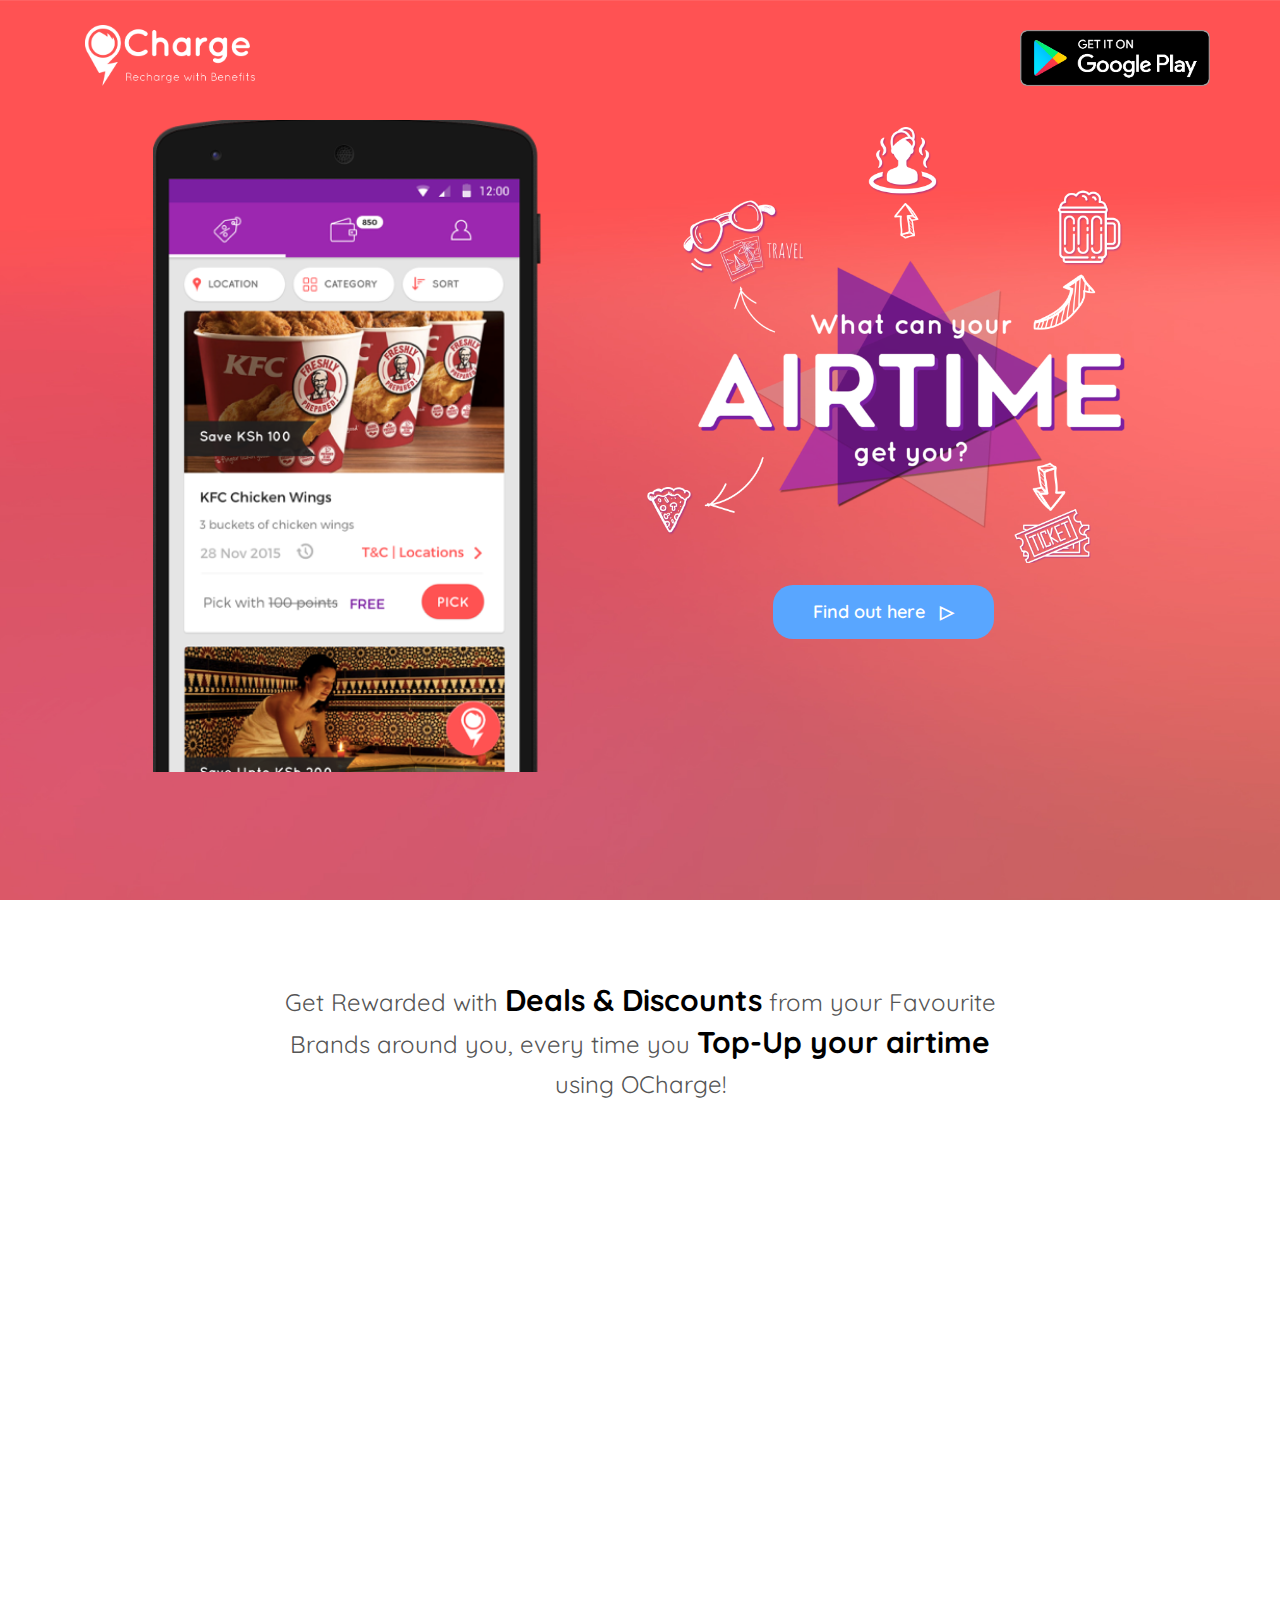
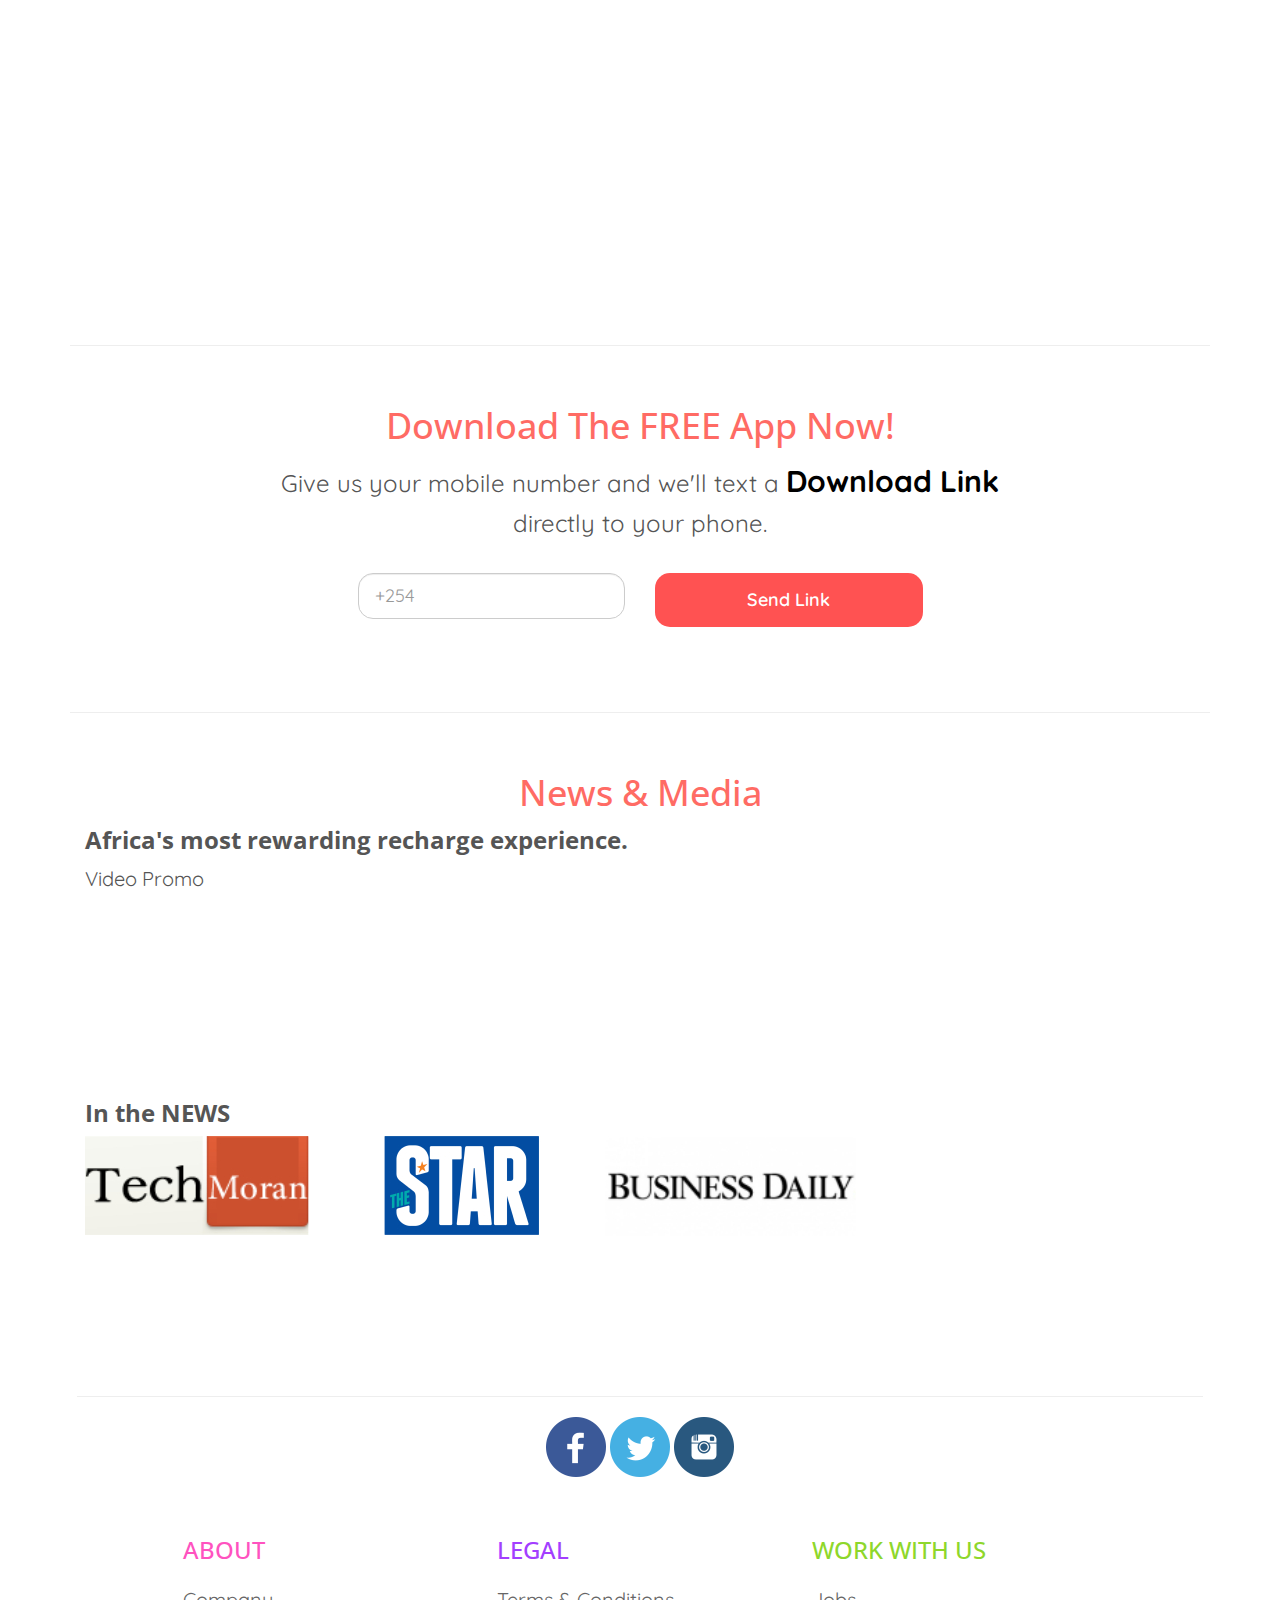
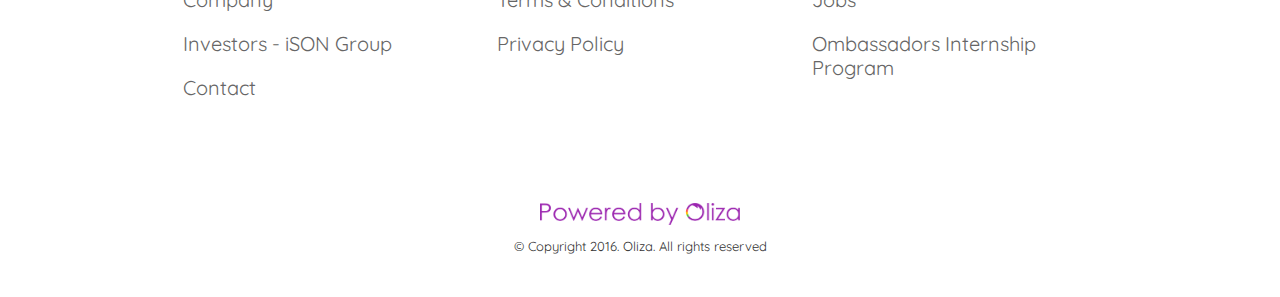
==== commit 3dc15505: "Merge branch 'master' of https://github.com/Harrisonkamau/oliza" ====
--- a/index.html
+++ b/index.html
@@ -59,7 +59,7 @@
                             <div class="col-md-6 no-padding text-center">
                                 <img src="custom/img/stuff.png" class="img-responsive"/>
                                 <br/>
-                                <a href="https://player.vimeo.com/video/181299321"target="_blank" class="btn btn-lg btn-primary btn-sky-blue">Find Out Here &nbsp; &#9655;</a>
+                                <a id="find-out" href="https://player.vimeo.com/video/181299321"target="_blank" class="btn btn-lg btn-primary btn-sky-blue">Find out here &nbsp; &#9655;</a>
                             </div>
                             <div class="col-md-6 no-padding visible-xs visible-sm ">
                                 <div class="space-20"></div>
@@ -134,7 +134,7 @@
                             <input type="text" class="form-control input-lg input-rounded" id="exampleInputName2" placeholder="+254">
                           </div>
                           <div class="form-group col-md-6">
-                              <button type="submit" class="btn btn-primary btn-lg btn-block btn-pinkish">Send Link</button>
+                              <button id="send-me" type="submit" class="btn btn-primary btn-lg btn-block btn-pinkish">Send Link</button>
                           </div>
                         </form>
                     </div>
@@ -160,7 +160,7 @@
                         <div class="clearfix"></div>
                         <div class="space-40"></div>
                         <div class="col-md-12 text-left">
-                            <h3>In the NEWS</h3>
+                            <h3 id="news">In the NEWS</h3>
                             <p><img src="custom/img/news.jpg" class="img-responsive" /></p>
                         </div>
                     </div>
--- a/custom/css/style.css
+++ b/custom/css/style.css
@@ -92,10 +92,15 @@
 }
 
 .biggerfontp {
-	font-size: 30px!important;
+	font-size: 24px!important;
     line-height: 40px!important;
 }
 
+.biggerfontp strong{
+  font-size: 30px;
+  font-weight: 800;
+  color: black;
+}
 .kiasifontp {
 	font-size: 20px!important;
     line-height: 30px!important;
@@ -360,3 +365,27 @@
 
 
 }
+
+/**
+ ** Round Buttons
+ **/
+
+
+#find-out, #send-me{
+  text-transform: none;
+  font-family: 'Quicksand', sans-serif;
+  font-size: 18px;
+}
+
+
+p.ocharge-mobile-features1, p.ocharge-mobile-features2, p.ocharge-mobile-features3 {
+  font-family: 'Quicksand', sans-serif;
+}
+
+/**
+ ** In the News
+ **/
+
+ #news img{
+   opacity: 1.2;
+ }
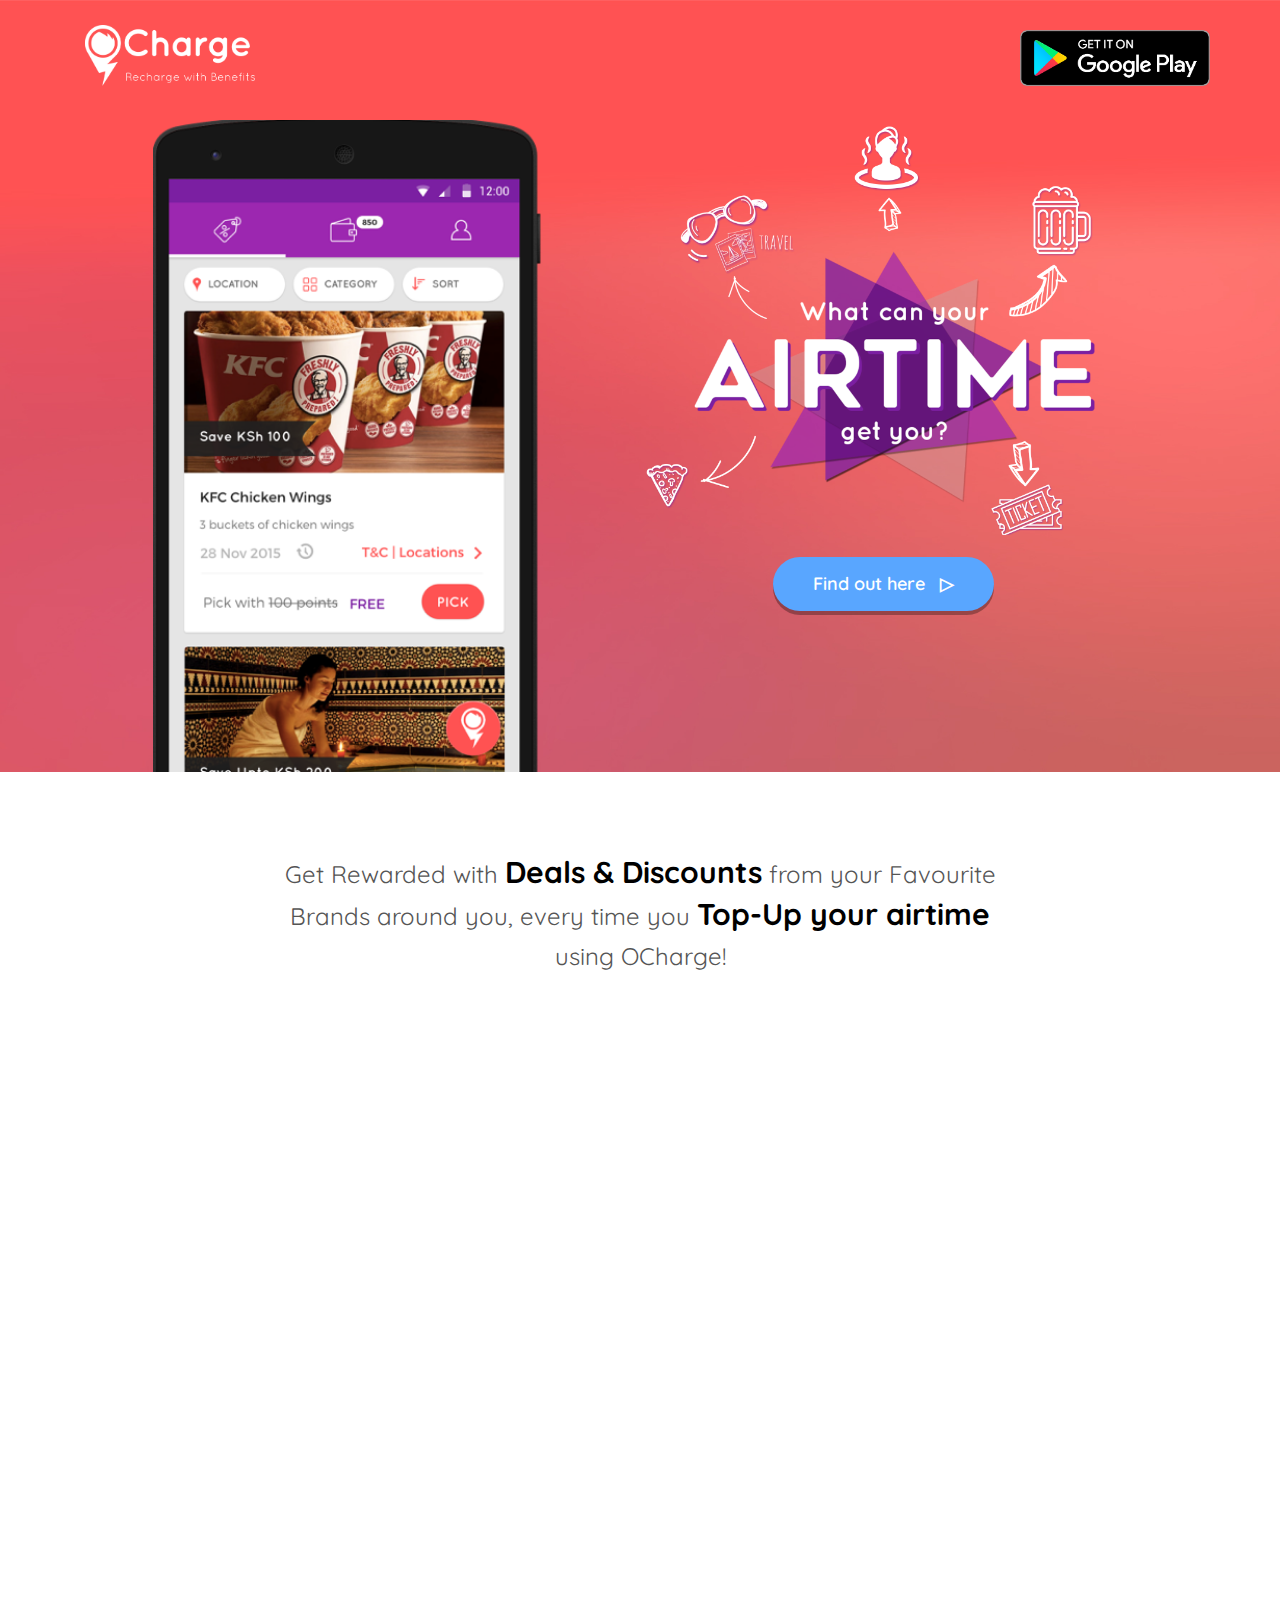
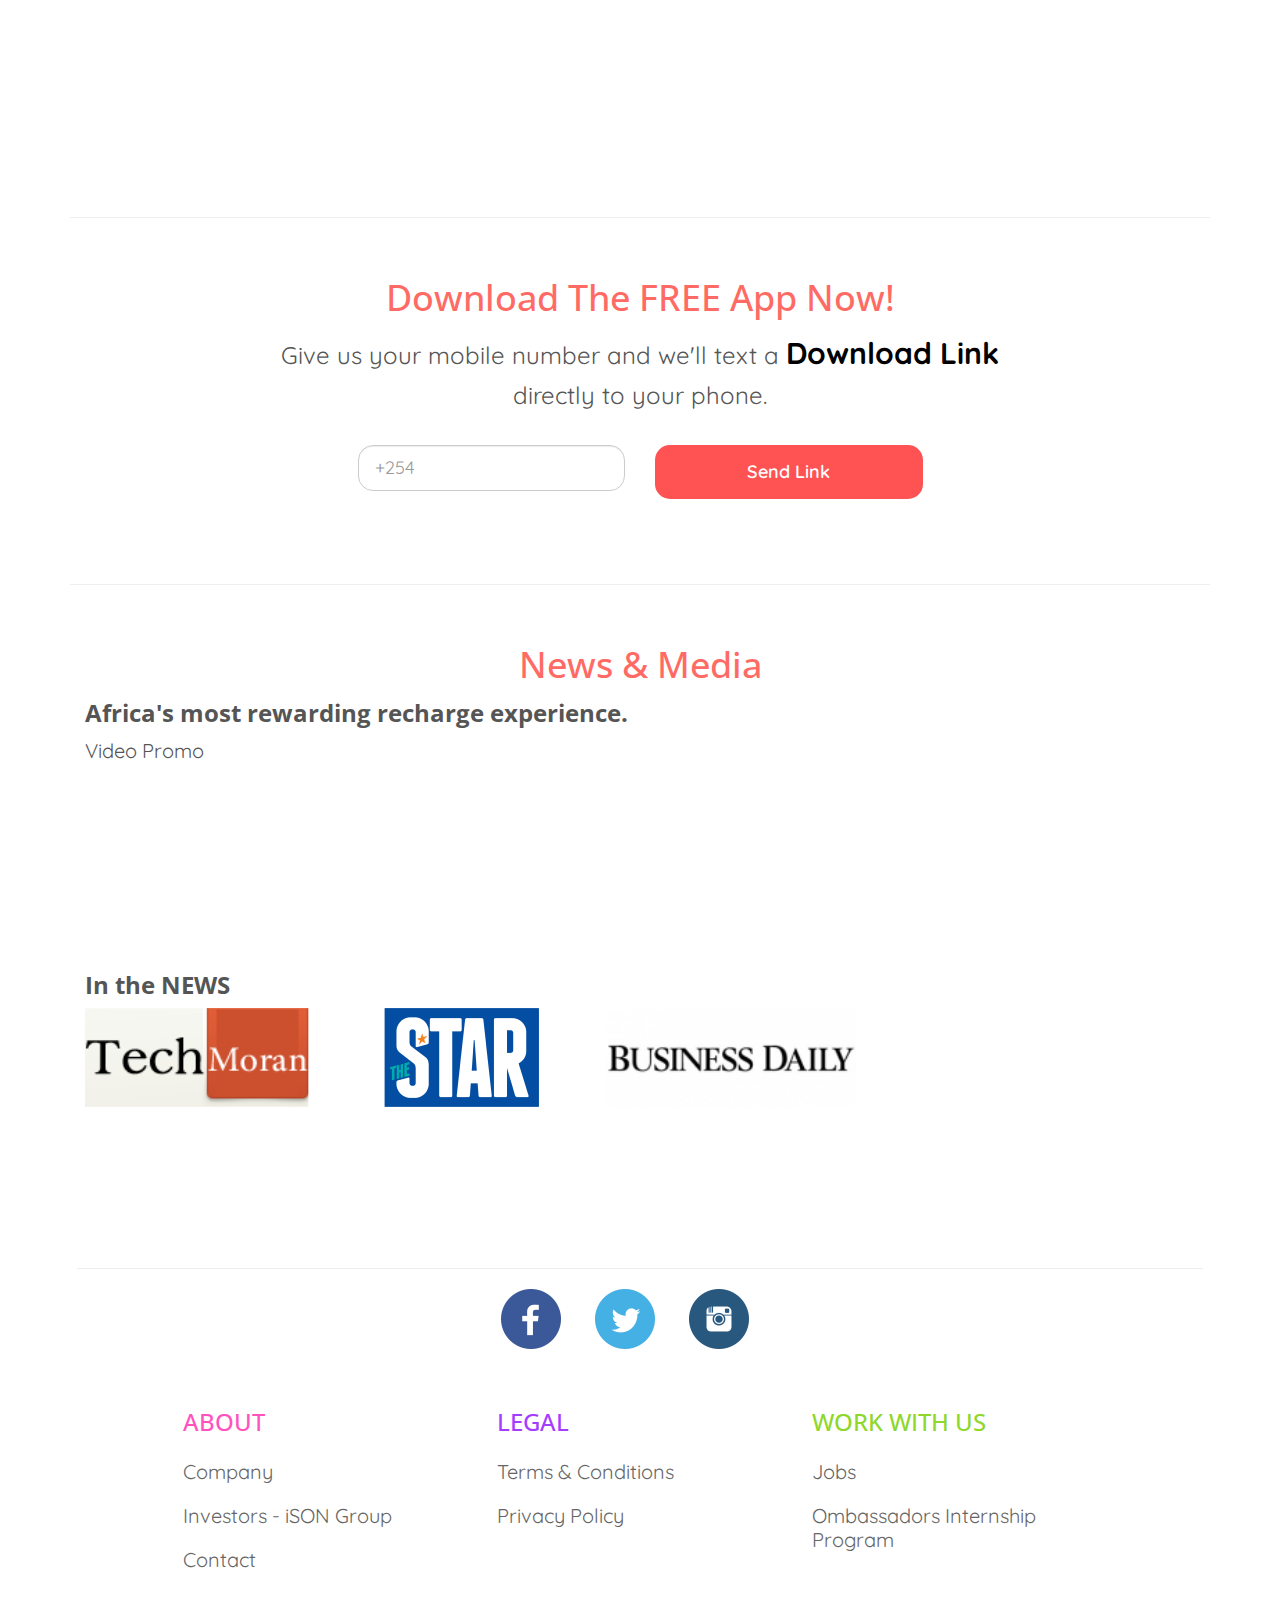
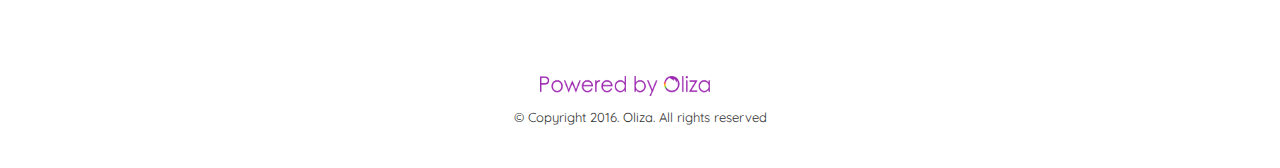
==== commit 90be4282: "create id elements for styling" ====
--- a/index.html
+++ b/index.html
@@ -42,7 +42,7 @@
                 </div>
                 <div id="navbar" class="navbar-collapse collapse">
                     <ul class="nav navbar-nav navbar-right">
-                        <li><a href="https://play.google.com/store/apps/details?id=com.ocharge" target="_blank"><img src="custom/img/google-play-badge.png" width="190" /></a></li>
+                        <li><a href="https://play.google.com/store/apps/details?id=com.ocharge" target="_blank"><img id="playstore" src="custom/img/google-play-badge.png" width="190" /></a></li>
                     </ul>
                 </div><!--/.nav-collapse -->
             </div><!--/.container-fluid -->
--- a/css/style.css
+++ b/css/style.css
@@ -301,7 +301,7 @@
     position: absolute;
     left: 50%;
     margin-left: -65px !important;
-    
+
   }
 
   .header-v1.sticky .navbar-brand {
@@ -605,7 +605,7 @@
 .banner-intro {
   background-color: transparent;
   width: 100%;
-  height: 100%;
+  height: 100px;
   position: relative;
   display: table;
 }
@@ -1094,3 +1094,11 @@
   }
 
 }
+
+
+/*Stuff Image*/
+@media  (min-width: 320px){
+  .text-center img{
+    padding-right: 30px !important;
+  }
+}
--- a/custom/css/style.css
+++ b/custom/css/style.css
@@ -137,10 +137,10 @@
 
 @media (max-width: 299px) {
 	.header-v1 img {
-	    max-width:40%;
+	    max-width:60%;
 	}
 	.header-v1 img.gplay {
-	    max-width:0px;
+	    max-width:0;
 	}
 
 	.header-v1 .navbar-toggle {
@@ -359,8 +359,8 @@
   .ocharge-features.active{
     background-color: transparent !important;
   }
-  .navbar-brand img{
-    width: 170px !important;
+  .whiteone, .redone{
+    width: 60% !important;
   }
 
 
@@ -377,6 +377,10 @@
   font-size: 18px;
 }
 
+#find-out{
+  border-radius: 38px !important;
+  box-shadow: 0 4px rgba(0,0,0,0.3);
+}
 
 p.ocharge-mobile-features1, p.ocharge-mobile-features2, p.ocharge-mobile-features3 {
   font-family: 'Quicksand', sans-serif;
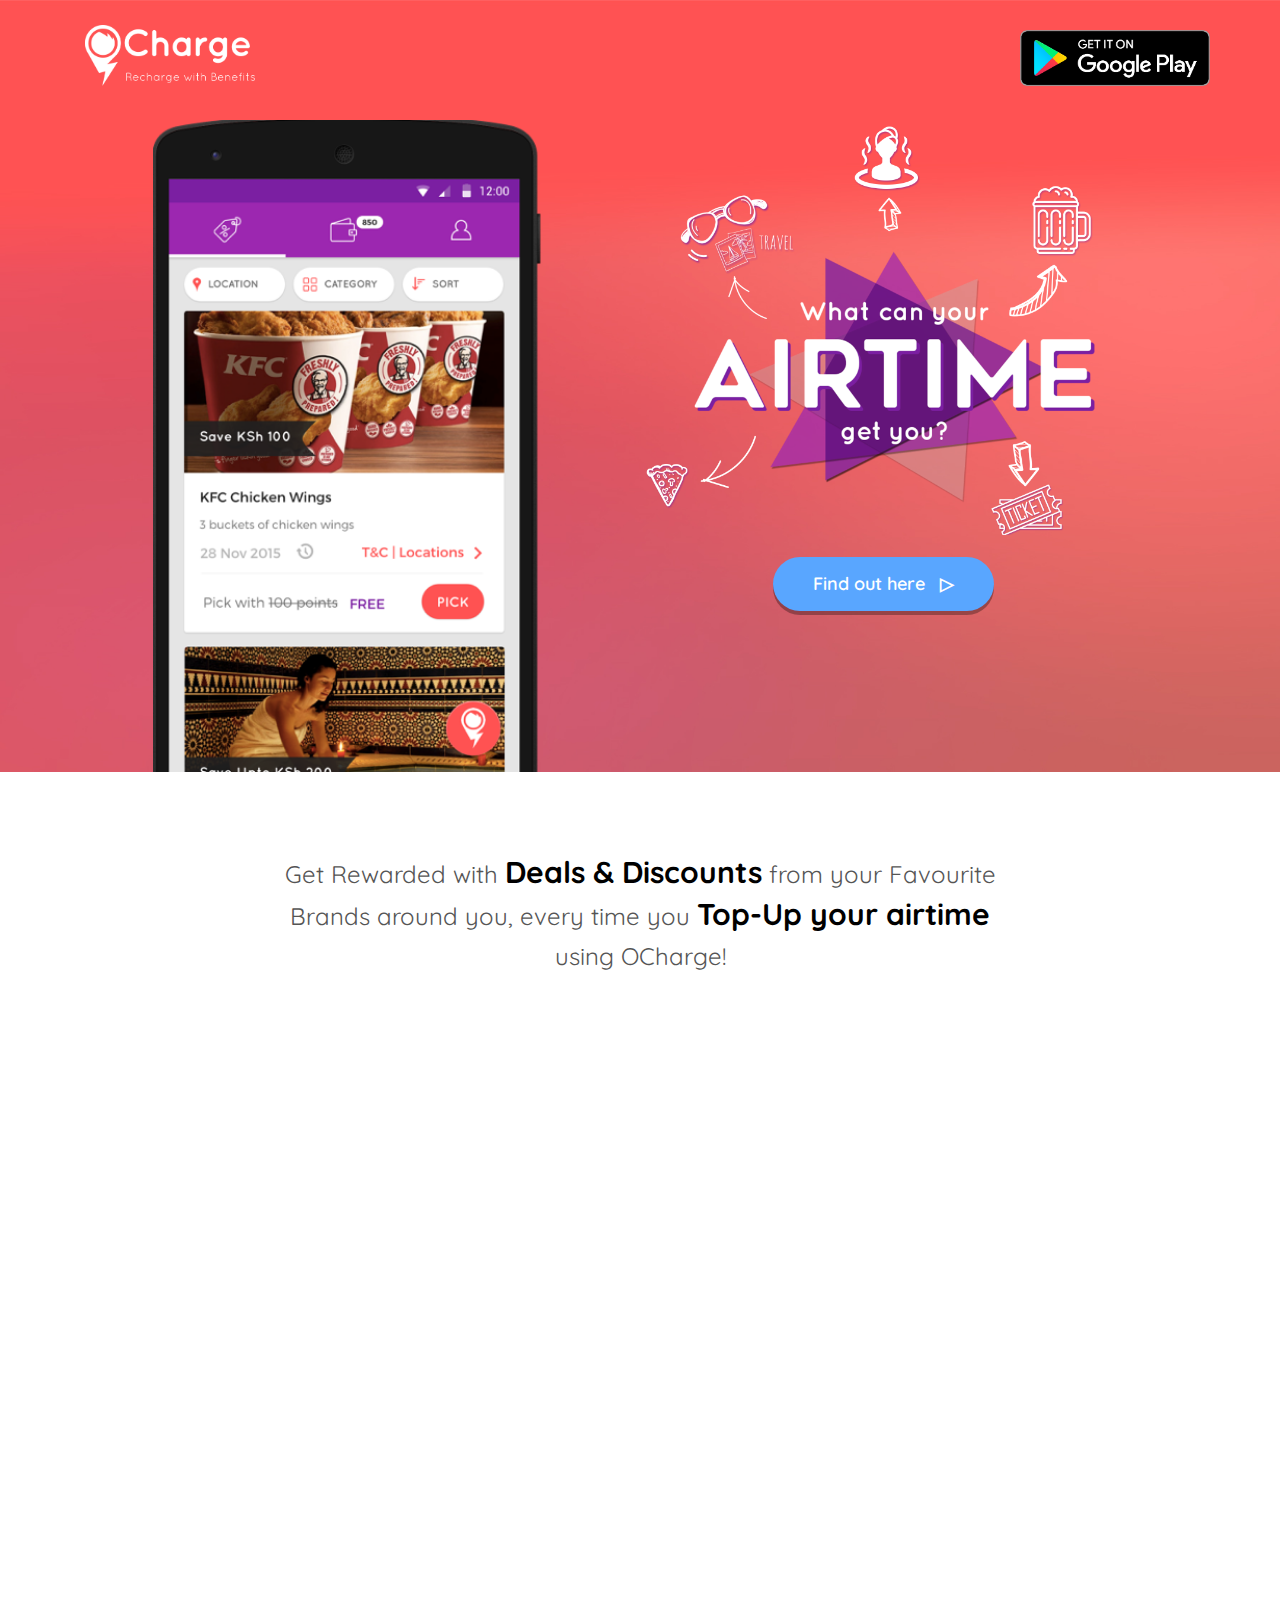
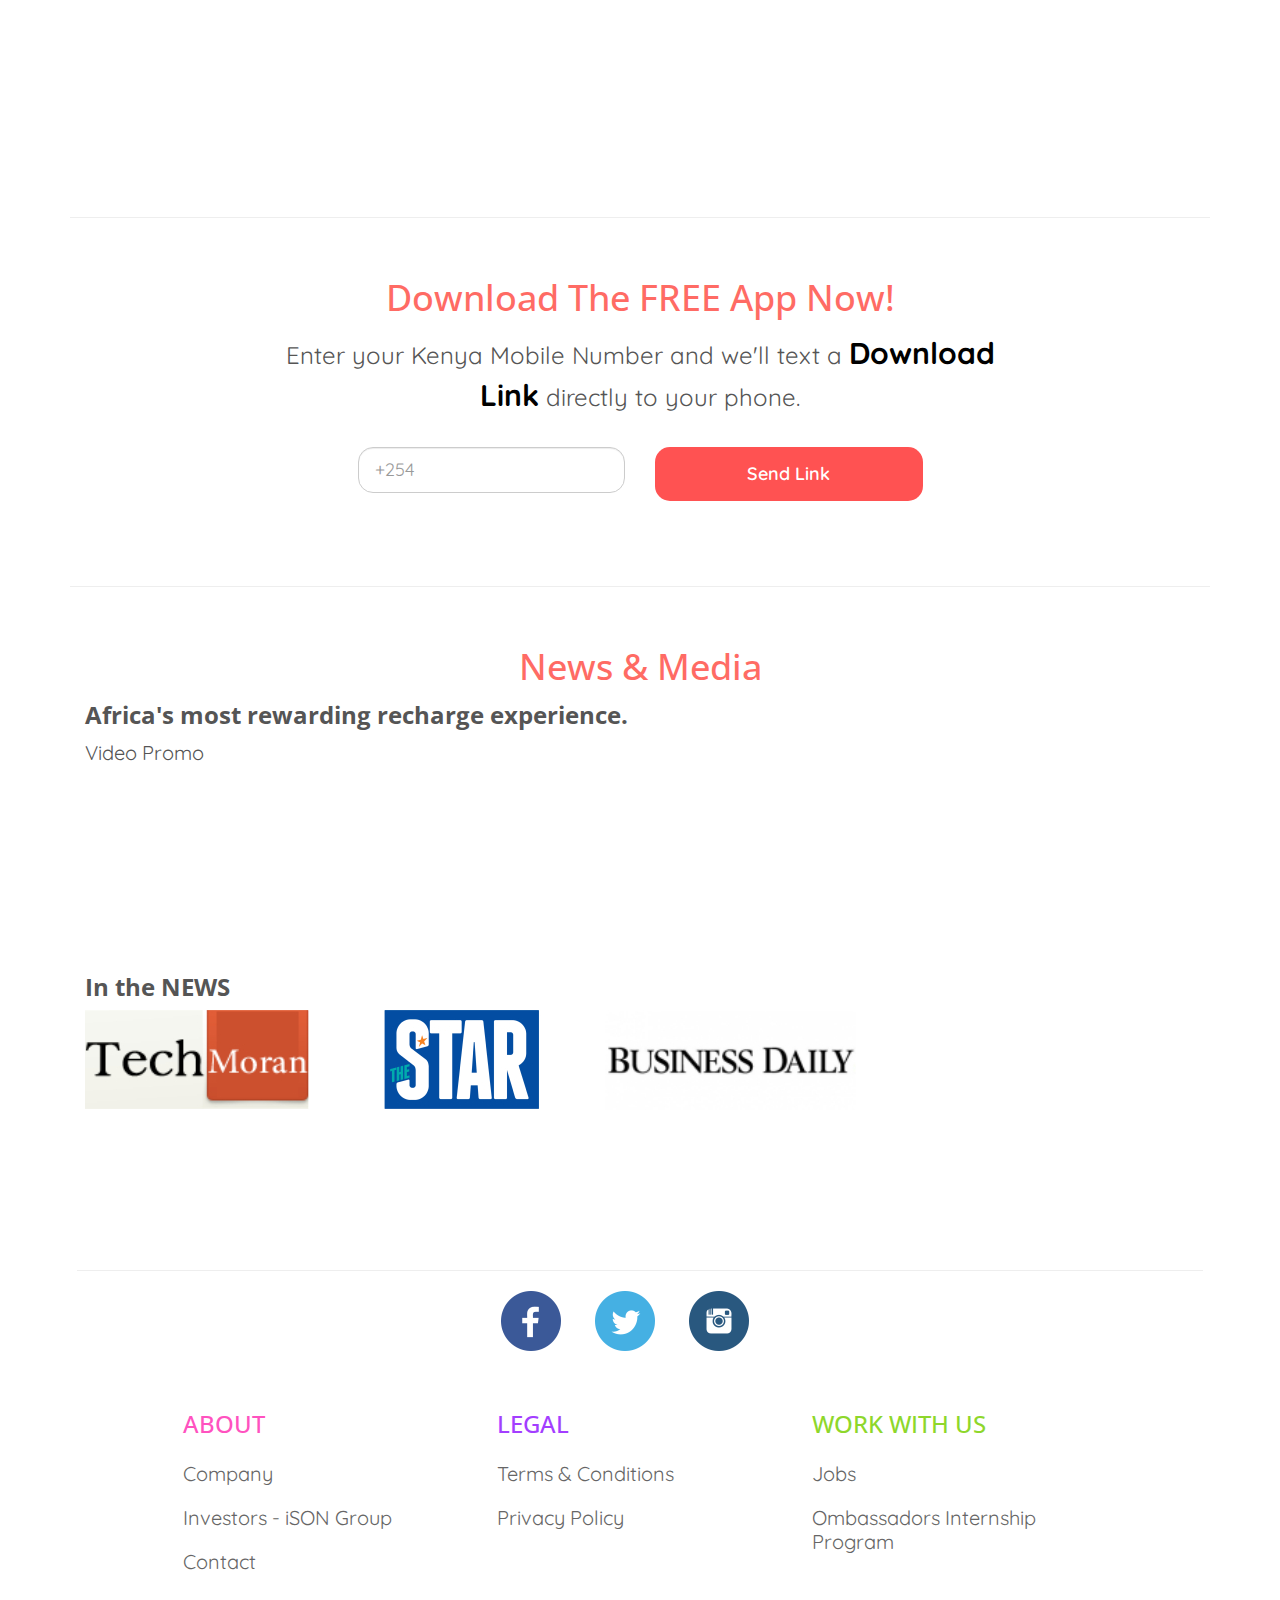
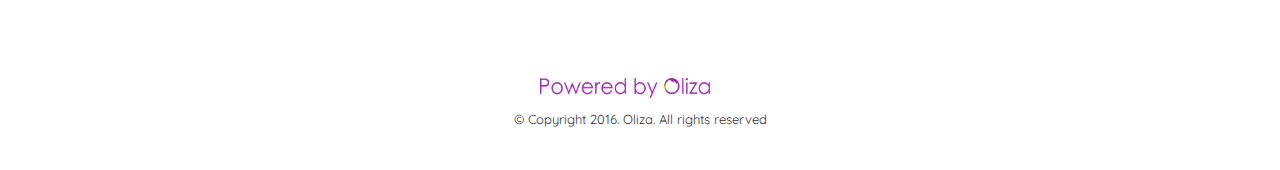
==== commit 8e8fe4ab: "create new section" ====
--- a/index.html
+++ b/index.html
@@ -82,7 +82,7 @@
                     <div class="col-sm-4 col-md-offset-1 wow animated fadeInLeft margin-b-30 hidden-sm hidden-xs" data-wow-delay="0.3s">
                         <div id="ocharge-features1" class="ocharge-features active">
                             <h3>Recharge Airtime</h3>
-                            <p>Buy airtime for yourself, or for a friend, for <strong>any Network in Kenya!</strong></p>
+                            <p>Buy airtime for yourself, or for a friend, for <strong>any network in Kenya!</strong></p>
                             <img src="custom/img/networks.png" width="250"/>
                         </div>
                         <div id="ocharge-features2" class="ocharge-features">
@@ -97,7 +97,7 @@
                     <div class="col-sm-12 wow animated fadeInLeft margin-b-30 visible-sm visible-xs" data-wow-delay="0.3s">
                         <div id="ocharge-mobile-features1" class="ocharge-features">
                             <h3>Recharge Airtime</h3>
-                            <p>Buy airtime for yourself, or for a friend, for <strong>any Network in Kenya!</strong></p>
+                            <p>Buy airtime for yourself, or for a friend, for <strong>any network in Kenya!</strong></p>
                             <img src="custom/img/networks.jpg" />
                         </div>
                         <div id="ocharge-mobile-features2" class="ocharge-features" style="display:none;">
@@ -127,7 +127,7 @@
                 <div class="row">
                     <div class="col-sm-8 col-sm-offset-2 center-title">
                         <h2 class="otitle">Download the FREE App Now!</h2>
-                        <p class="biggerfontp">Give us your mobile number and we'll text a <strong>Download Link</strong> directly to your phone.</p>
+                        <p class="biggerfontp">Enter your Kenya Mobile Number and we'll text a <strong>Download Link</strong> directly to your phone.</p>
                         <div class="space-20"></div>
                         <form class="form col-md-10 col-md-offset-1">
                           <div class="form-group col-md-6">
--- a/css/style.css
+++ b/css/style.css
@@ -1101,4 +1101,7 @@
   .text-center img{
     padding-right: 30px !important;
   }
-}
+  .gplay{
+    width: 190px !important;
+  }
+}
--- a/custom/css/style.css
+++ b/custom/css/style.css
@@ -380,6 +380,7 @@
 #find-out{
   border-radius: 38px !important;
   box-shadow: 0 4px rgba(0,0,0,0.3);
+  margin-bottom: 30px !important;
 }
 
 p.ocharge-mobile-features1, p.ocharge-mobile-features2, p.ocharge-mobile-features3 {
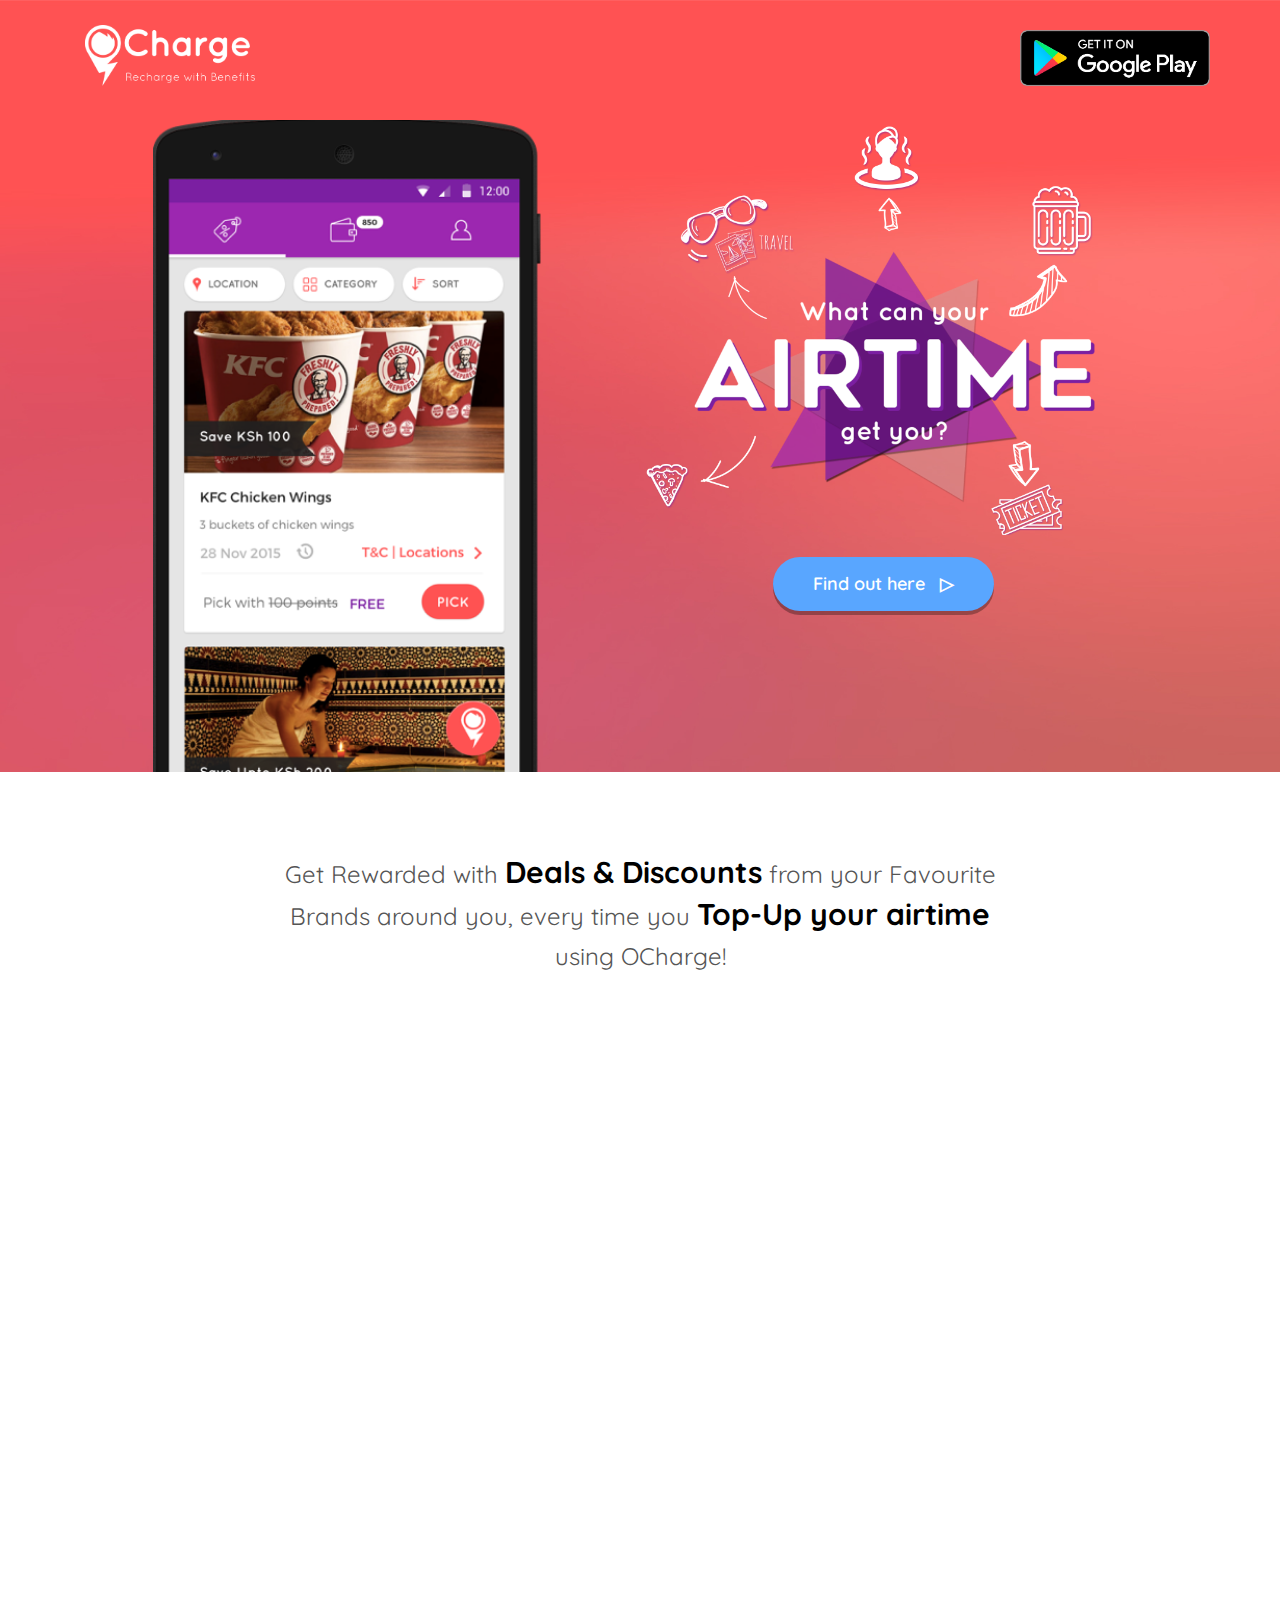
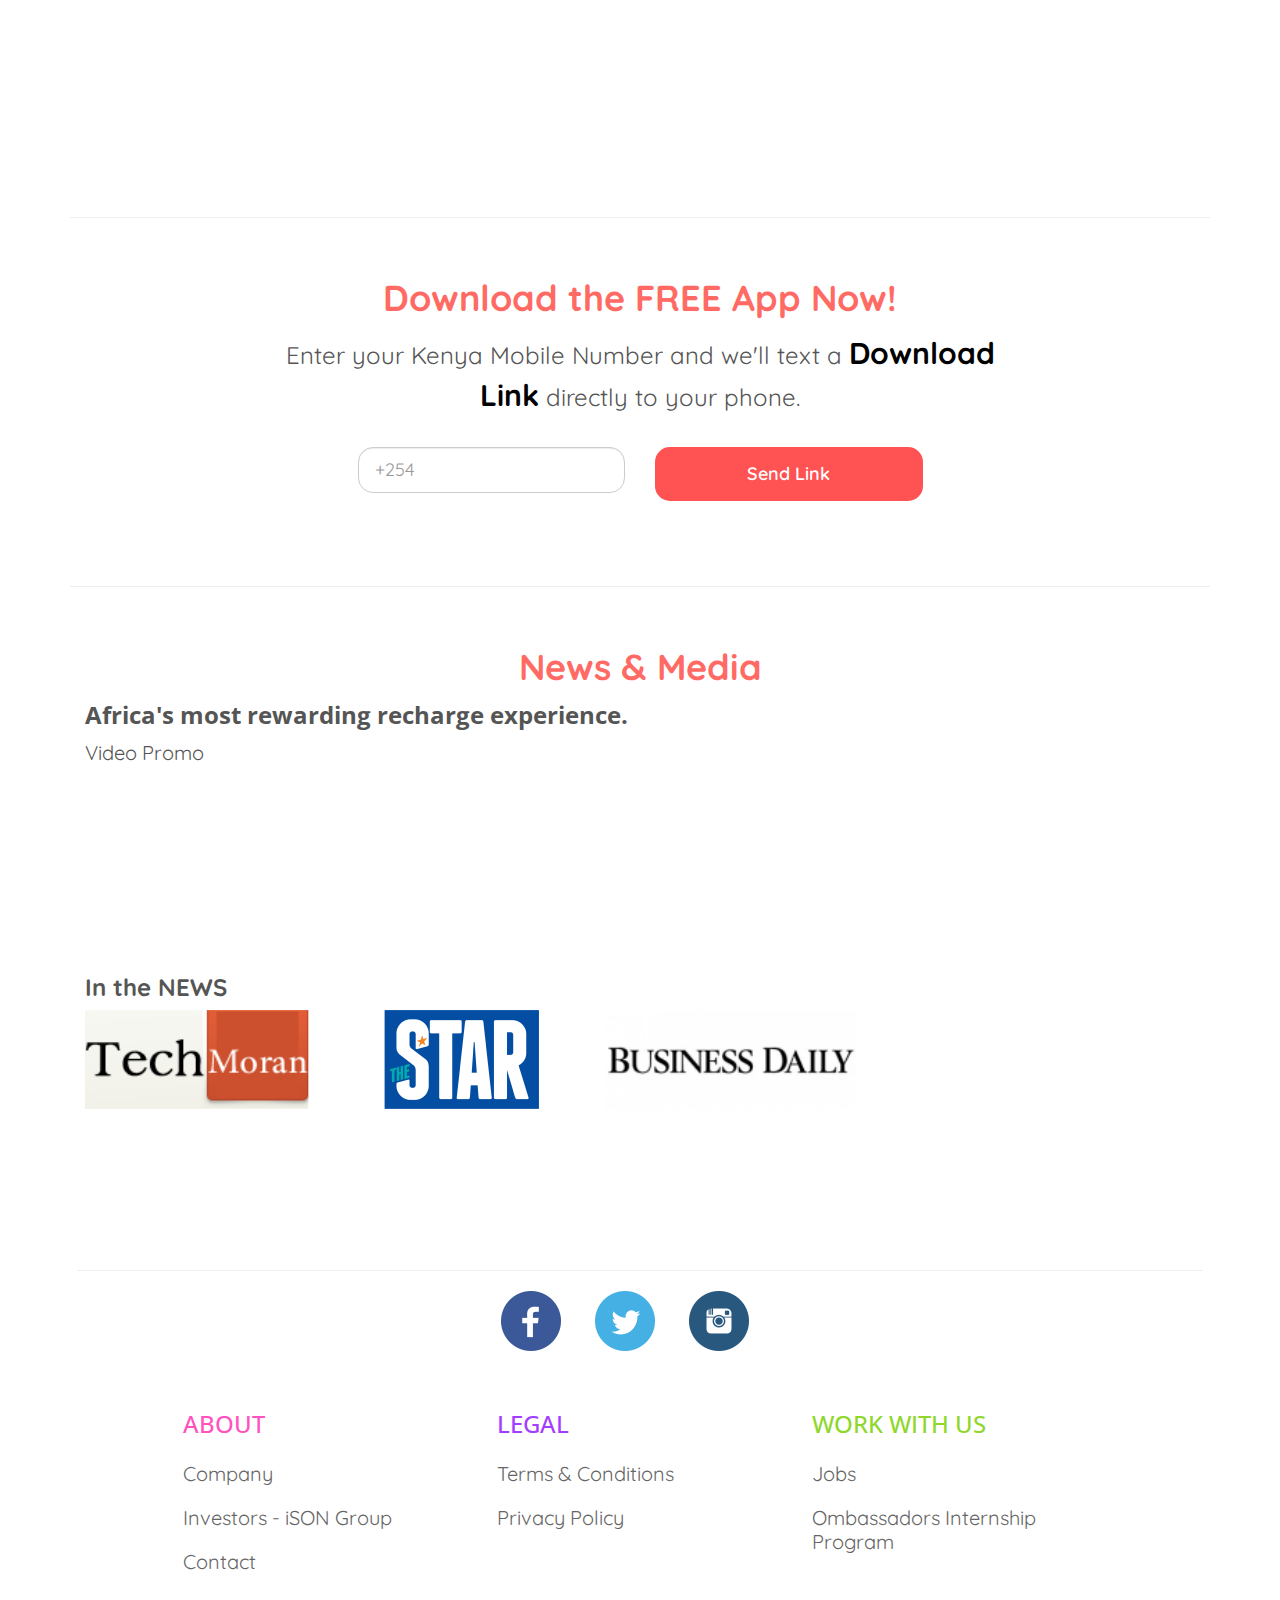
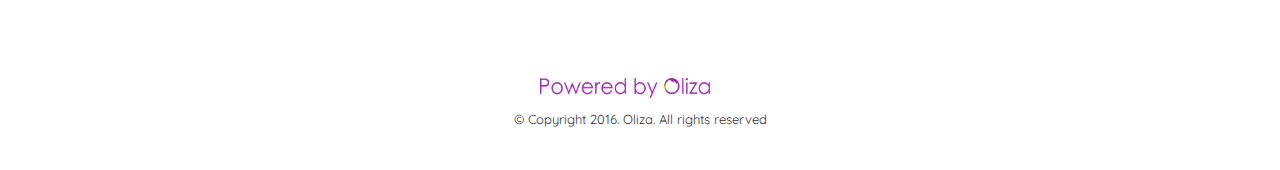
==== commit fb0e1691: "add whitespace" ====
--- a/index.html
+++ b/index.html
@@ -145,7 +145,7 @@
                     <div class="col-sm-12 center-title">
                         <h2 class="otitle">News & Media</h2>
                         <div class="col-md-12 text-left">
-                            <h3>Africa's most rewarding recharge experience.</h3>
+                            <h3 id="africa">Africa's most rewarding recharge experience.</h3>
                             <p class="kiasifontp">Video Promo</p>
 
                         </div>
--- a/custom/css/style.css
+++ b/custom/css/style.css
@@ -78,6 +78,7 @@
 h2.otitle,
 .ocharge-features h3 {
 	color:#ff6b64;
+  text-transform: none;
 }
 
 .toggla {
@@ -385,6 +386,7 @@
 
 p.ocharge-mobile-features1, p.ocharge-mobile-features2, p.ocharge-mobile-features3 {
   font-family: 'Quicksand', sans-serif;
+  color: #696969;
 }
 
 /**
@@ -394,3 +396,10 @@
  #news img{
    opacity: 1.2;
  }
+#news, .otitle{
+  font-family: 'Quicksand', "Arimo", sans-serif;
+
+}
+h2.otitle{
+  font-weight: bold;
+}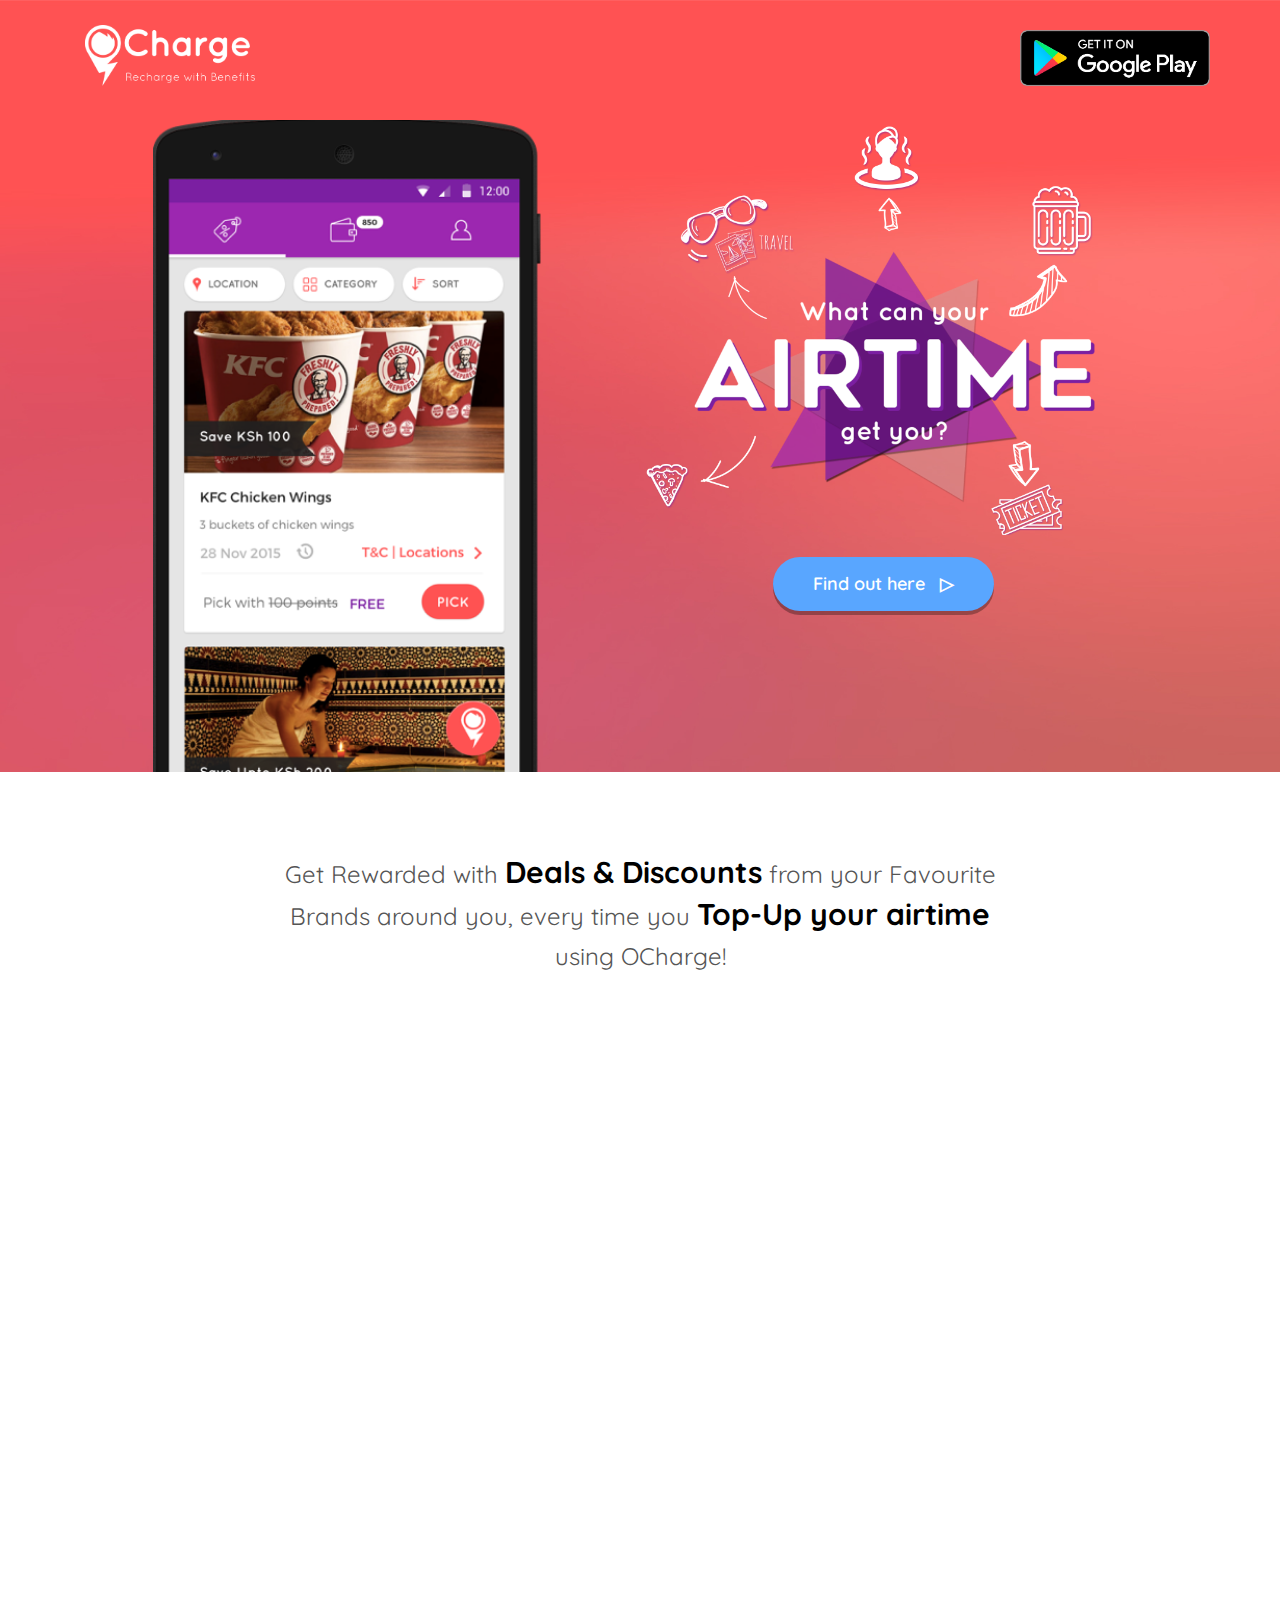
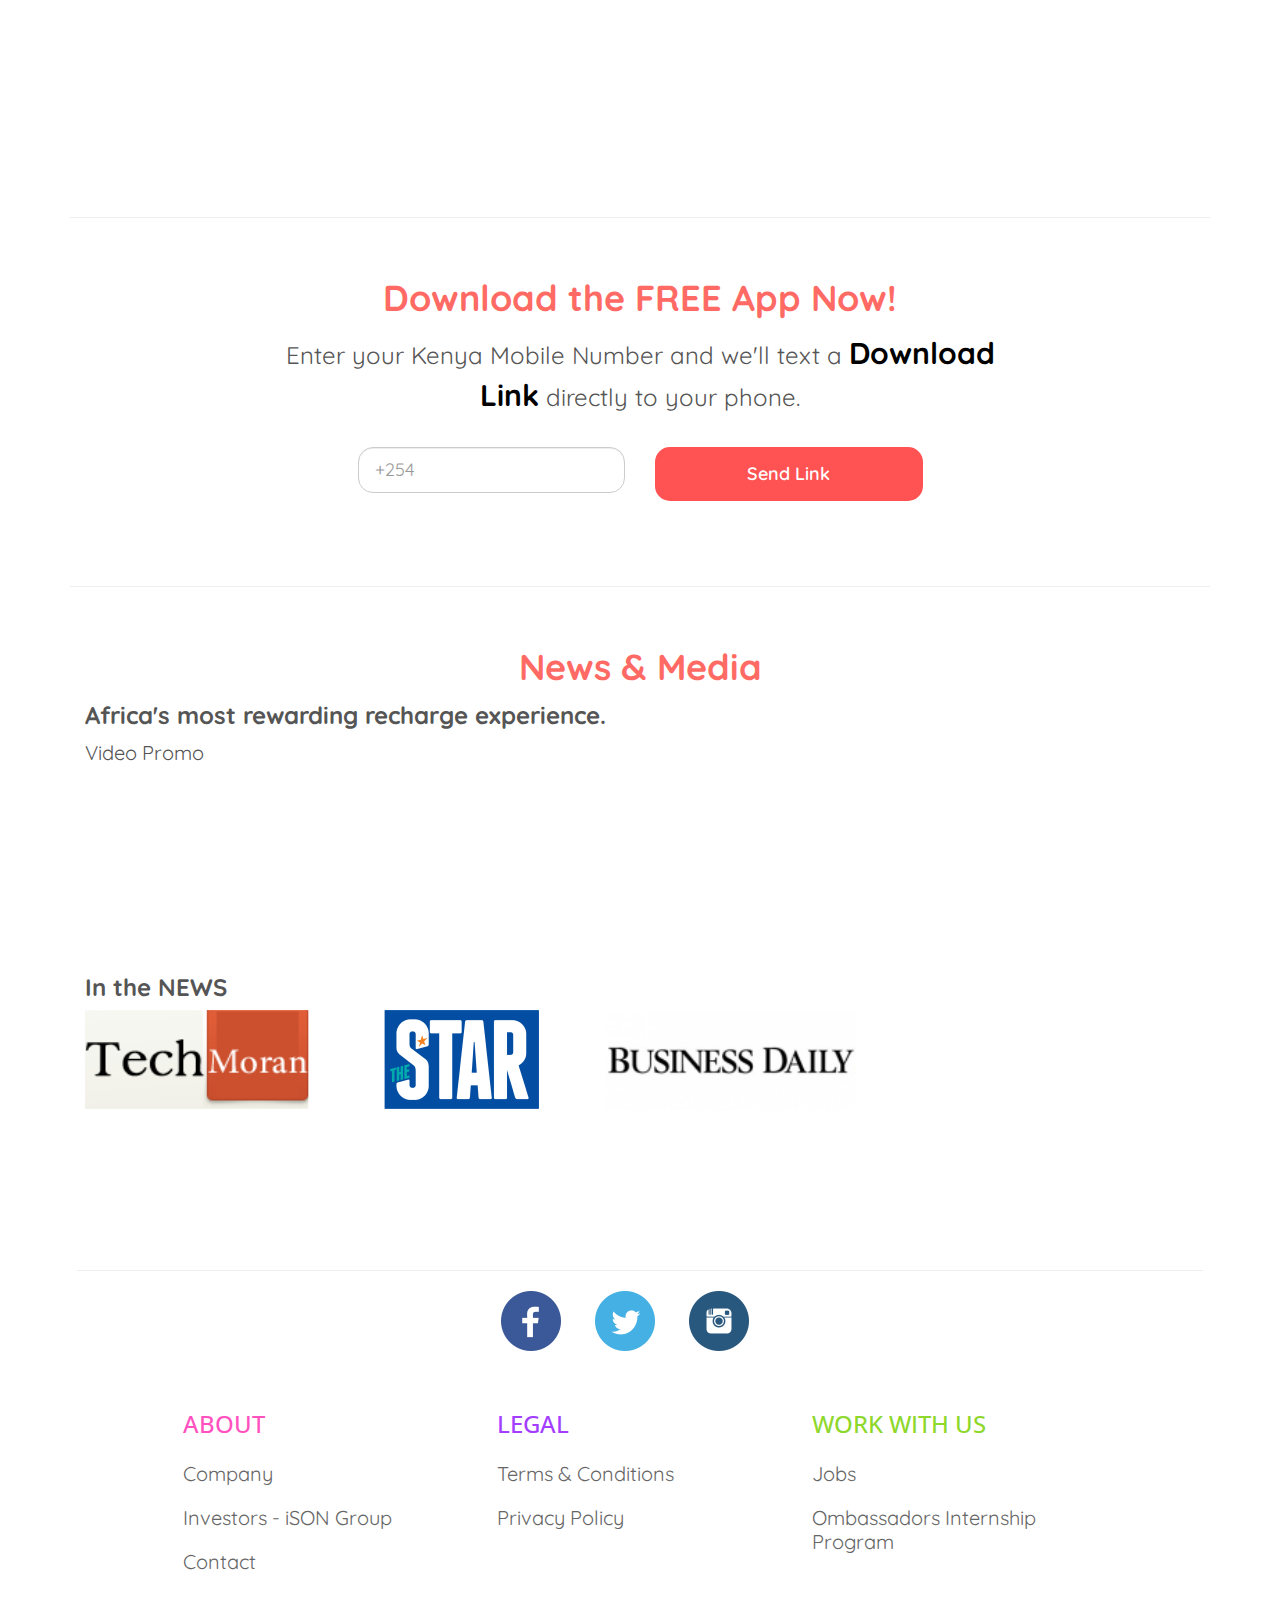
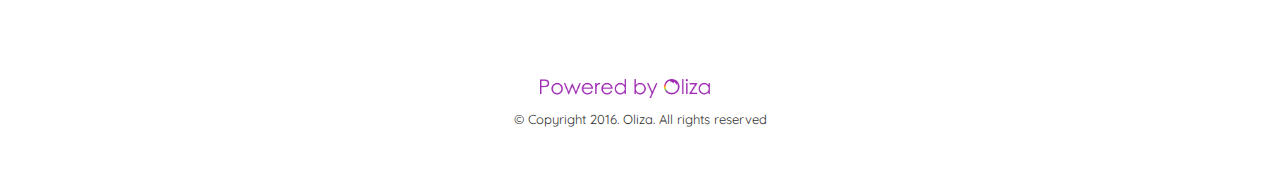
==== commit 14e2c73c: "add exclamation mark" ====
--- a/index.html
+++ b/index.html
@@ -90,7 +90,7 @@
                             <p>Earn Points equivalent to the amount you've spent on Airtime.  <strong>1 Shilling Airtime = 1 OCharge Point</strong>.</p>
                         </div>
                         <div id="ocharge-features3" class="ocharge-features">
-                            <h3>Pick Up Deals</h3>
+                            <h3>Pick Up Deals!</h3>
                             <p>We keep updating the App with Awesome Deals from your favorite <strong>Food / Drinks / Travel / Entertainment / Fashion / Home / Electronics</strong> Brands</p>
                         </div>
                     </div>
--- a/custom/css/style.css
+++ b/custom/css/style.css
@@ -382,6 +382,7 @@
   border-radius: 38px !important;
   box-shadow: 0 4px rgba(0,0,0,0.3);
   margin-bottom: 30px !important;
+  white-space: nowrap;
 }
 
 p.ocharge-mobile-features1, p.ocharge-mobile-features2, p.ocharge-mobile-features3 {
@@ -396,10 +397,22 @@
  #news img{
    opacity: 1.2;
  }
-#news, .otitle{
+#news, .otitle, h3.otitle{
   font-family: 'Quicksand', "Arimo", sans-serif;
 
 }
 h2.otitle{
+  font-weight: bold !important;
+}
+
+#africa {
+  font-family: 'Quicksand', "Arimo", sans-serif;
+}
+/*Features*/
+.ocharge-features h3, p{
+  font-family: 'Quicksand', "Arimo", sans-serif;
+}
+
+.ocharge-features h3{
   font-weight: bold;
 }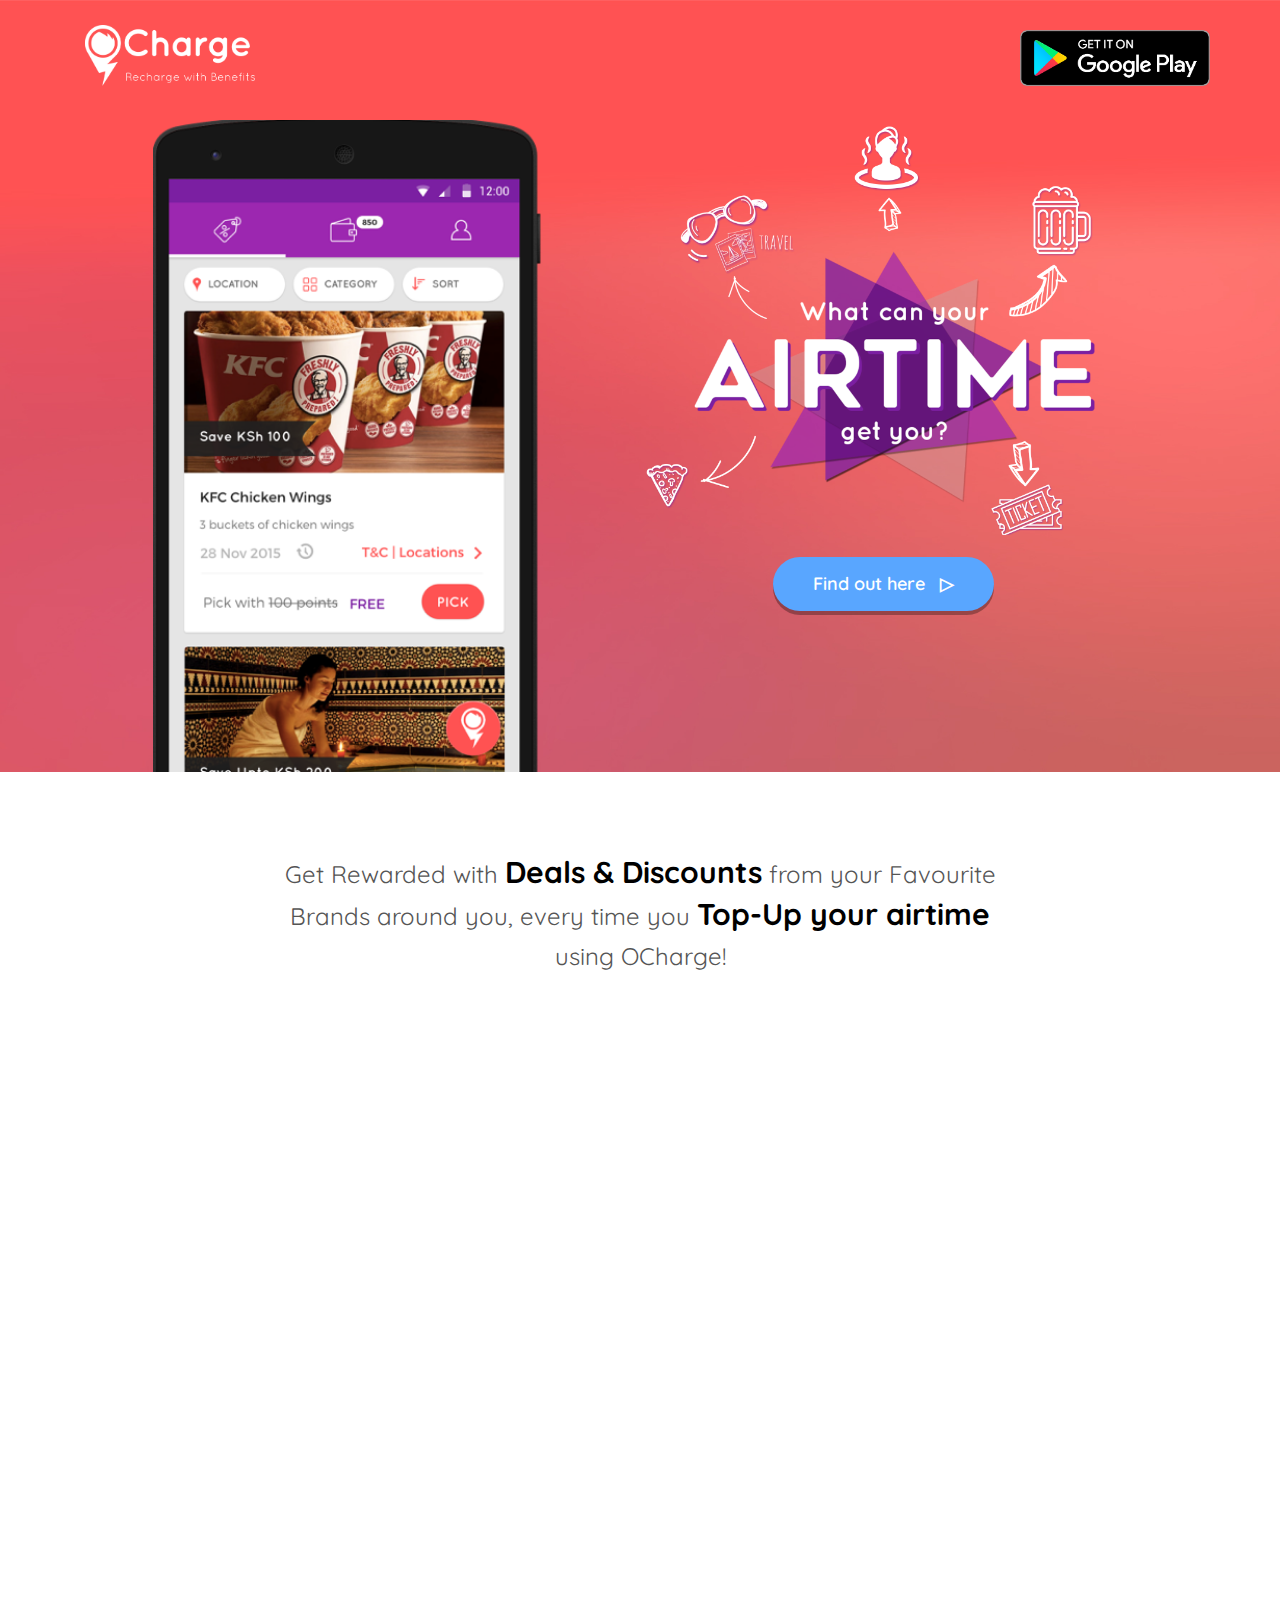
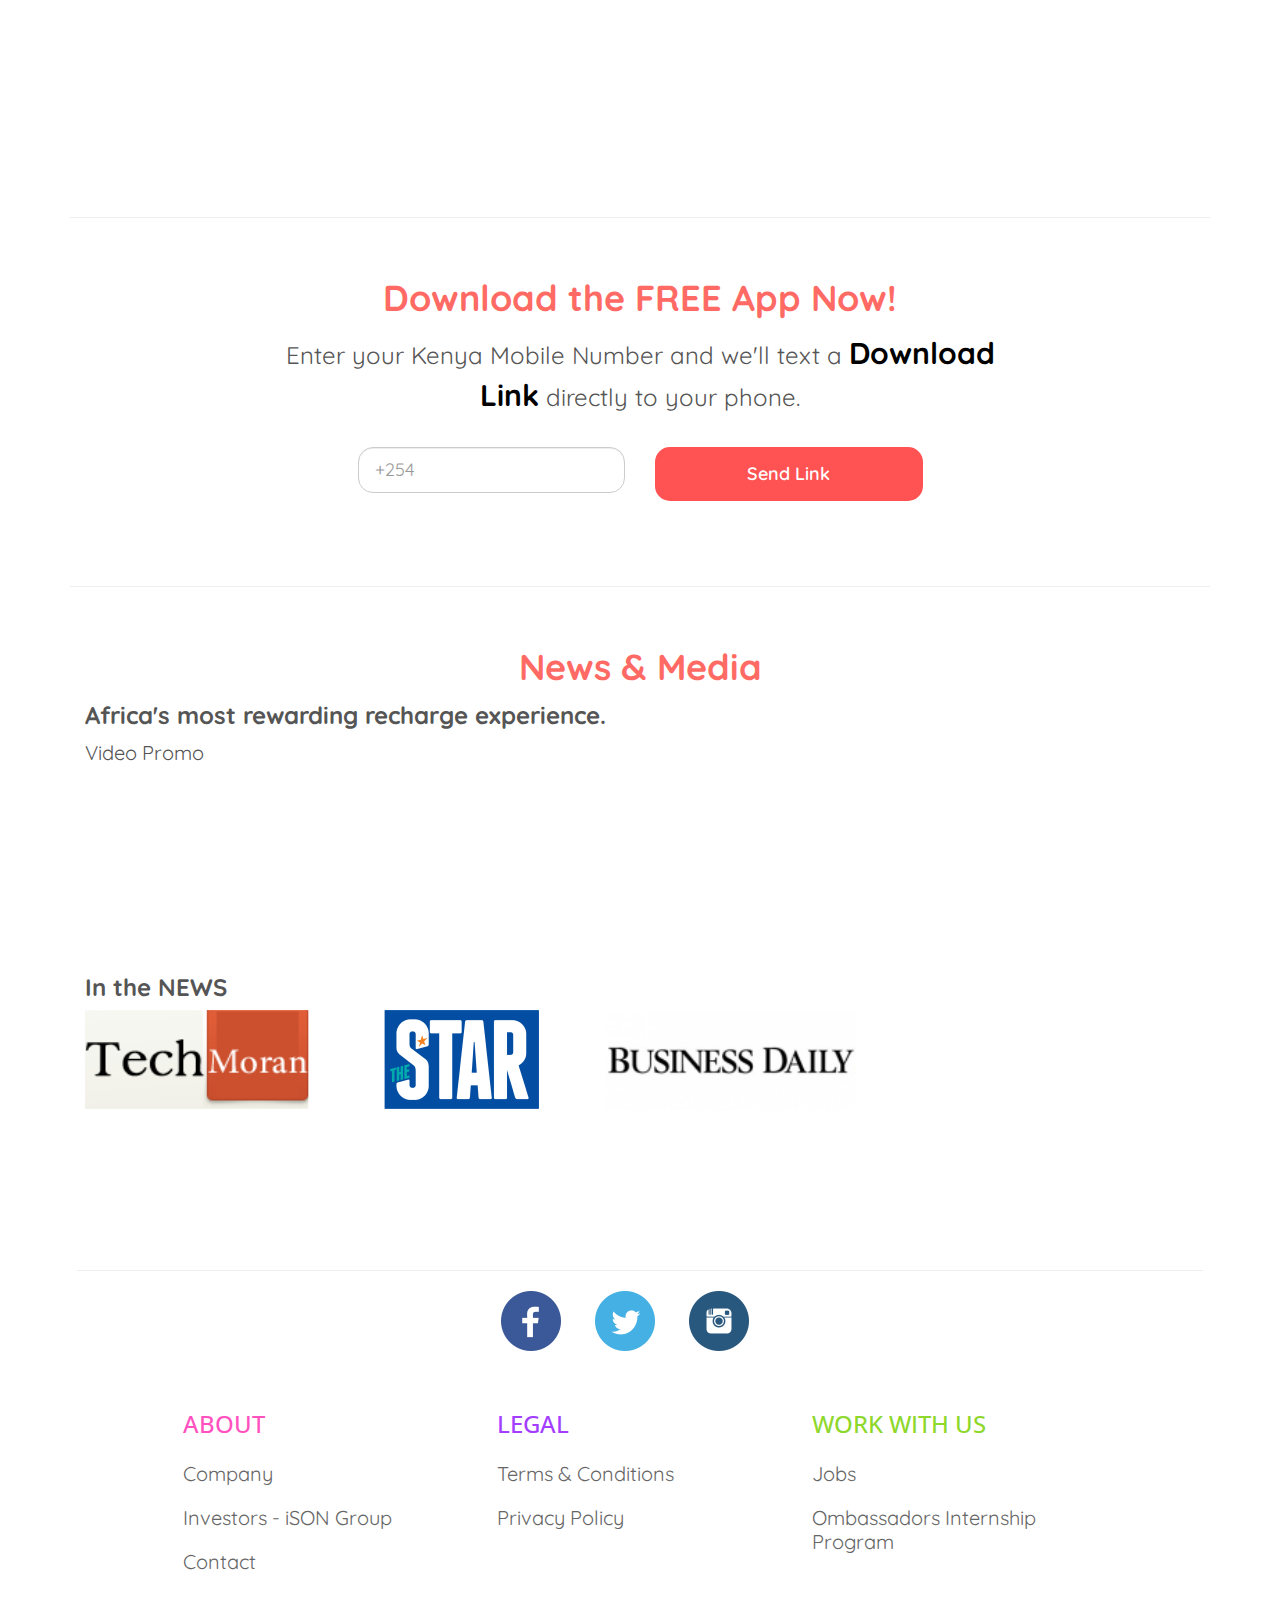
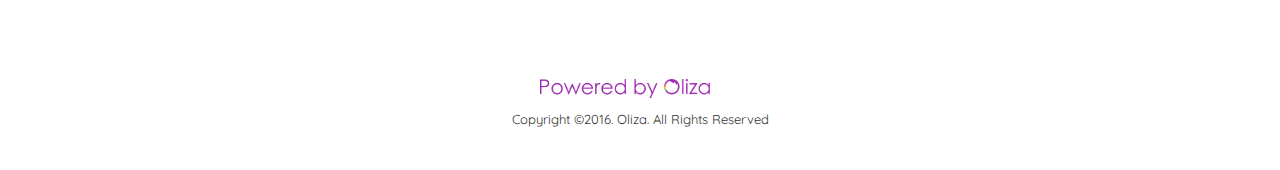
==== commit 5e30f777: "add copyright html special character" ====
--- a/index.html
+++ b/index.html
@@ -91,7 +91,7 @@
                         </div>
                         <div id="ocharge-features3" class="ocharge-features">
                             <h3>Pick Up Deals!</h3>
-                            <p>We keep updating the App with Awesome Deals from your favorite <strong>Food / Drinks / Travel / Entertainment / Fashion / Home / Electronics</strong> Brands</p>
+                            <p>We keep updating the App with Awesome Deals from your favorite <strong>Food / Drinks / Travel / Entertainment / Fashion / Home / Electronics</strong> Brands!</p>
                         </div>
                     </div>
                     <div class="col-sm-12 wow animated fadeInLeft margin-b-30 visible-sm visible-xs" data-wow-delay="0.3s">
@@ -284,7 +284,7 @@
                         <div class="footer-bottom">
                              <p class="powered"><img width="200" height="auto" src="/images/powered_by_oliza.png" alt="" /></p>
                         </ul>
-                        <span>&copy; Copyright 2016. Oliza.  All rights reserved</span>
+                        <span> Copyright &copy;2016. Oliza.  All Rights Reserved</span>
                         </div>
                     </div>
                 </div>
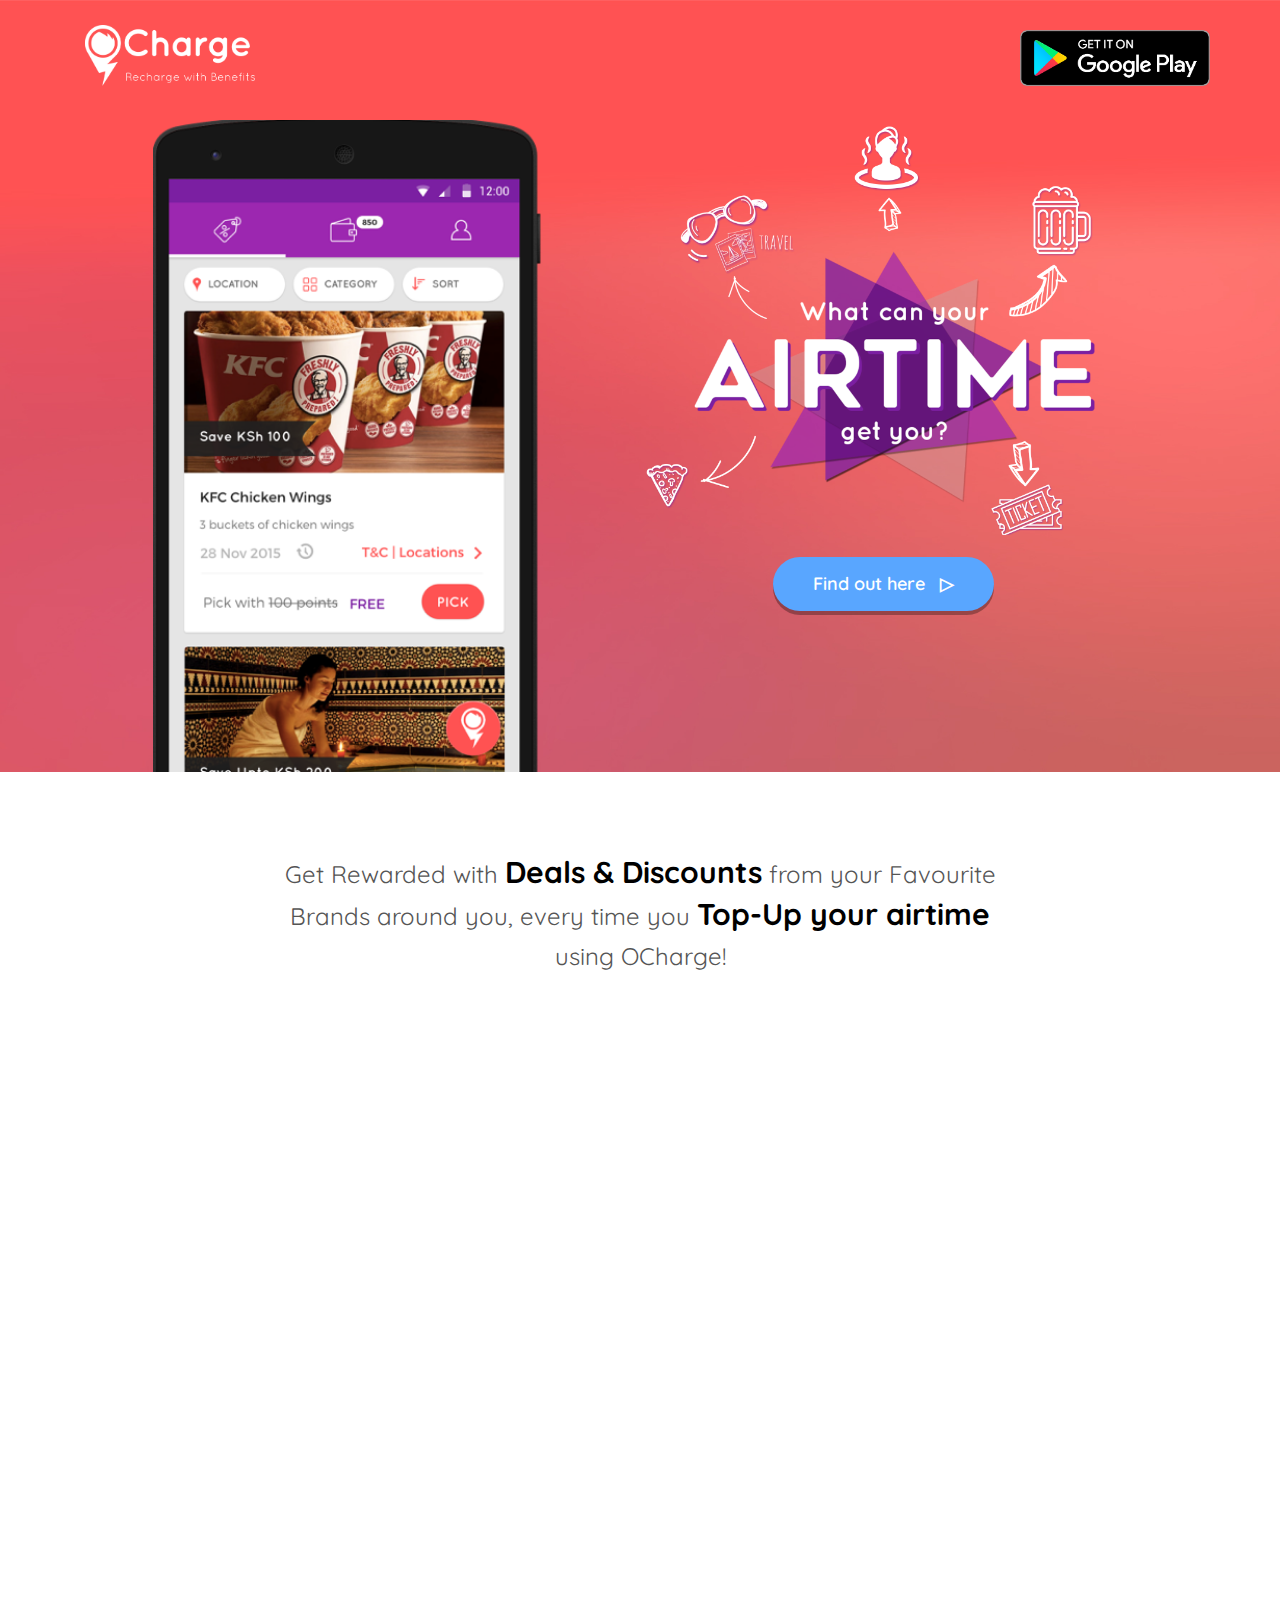
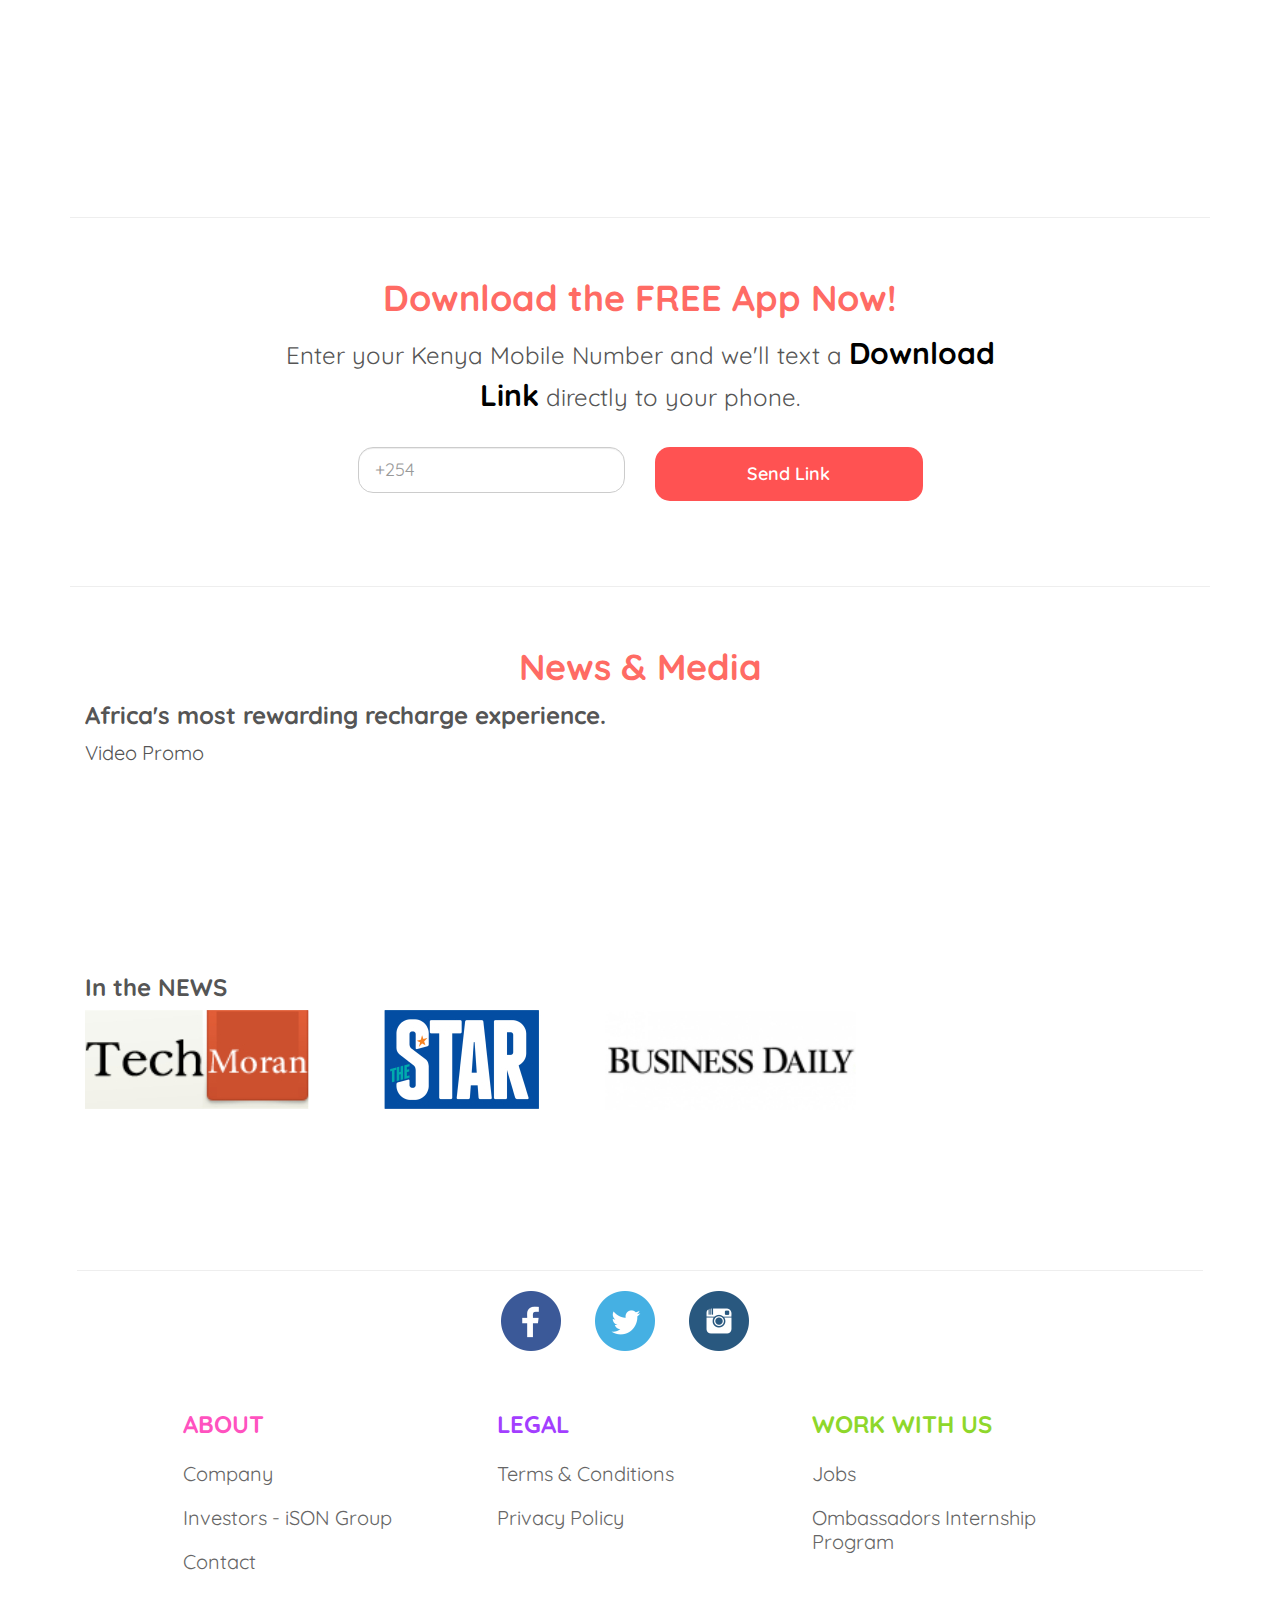
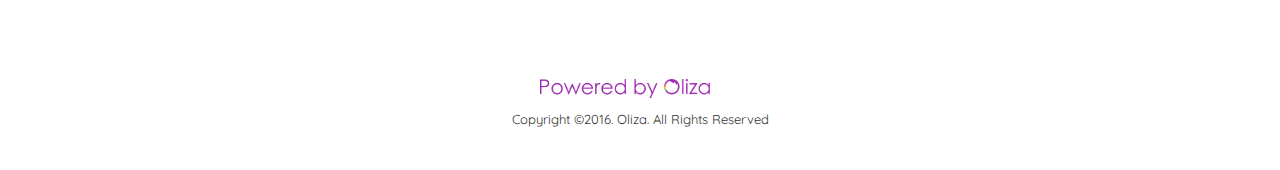
==== commit e8f94d4c: "removed images folder" ====
--- a/index.html
+++ b/index.html
@@ -54,12 +54,12 @@
                     <div class="row">
                         <div class="col-md-10 col-md-offset-1 col-sm-12 no-padding">
                             <div class="col-md-6 no-padding hidden-xs hidden-sm">
-                                <img id="img-topphone"src="custom/img/topphone.png" class="img-responsive"/>
+                                <img id="img-topphone" src="custom/img/topphone.png" class="img-responsive"/>
                             </div>
                             <div class="col-md-6 no-padding text-center">
                                 <img src="custom/img/stuff.png" class="img-responsive"/>
                                 <br/>
-                                <a id="find-out" href="https://player.vimeo.com/video/181299321"target="_blank" class="btn btn-lg btn-primary btn-sky-blue">Find out here &nbsp; &#9655;</a>
+                                <a id="find-out" href="https://player.vimeo.com/video/181299321" target="_blank" class="btn btn-lg btn-primary btn-sky-blue">Find out here &nbsp; &#9655;</a>
                             </div>
                             <div class="col-md-6 no-padding visible-xs visible-sm ">
                                 <div class="space-20"></div>
@@ -282,7 +282,7 @@
                 <div class="row">
                     <div class="col-sm-12 text-center">
                         <div class="footer-bottom">
-                             <p class="powered"><img width="200" height="auto" src="/images/powered_by_oliza.png" alt="" /></p>
+                             <p class="powered"><img width="200" height="auto" src="images/powered_by_oliza.png" alt="" /></p>
                         </ul>
                         <span> Copyright &copy;2016. Oliza.  All Rights Reserved</span>
                         </div>
@@ -318,27 +318,27 @@
                 $('#ocharge-features1').toggleClass('active');
                 $('#ocharge-features2').removeClass('active');
                 $('#ocharge-features3').removeClass('active');
-                $('.ochimg1').show();
-                $('.ochimg2').hide();
-                $('.ochimg3').hide();
+                $('.ochimg1').delay(300).show();
+                $('.ochimg2').delay(300).hide();
+                $('.ochimg3').delay(300).hide();
             });
 
             $('#ocharge-features2').click(function(){
                 $('#ocharge-features2').toggleClass('active');
                 $('#ocharge-features1').removeClass('active');
                 $('#ocharge-features3').removeClass('active');
-                $('.ochimg2').show();
-                $('.ochimg1').hide();
-                $('.ochimg3').hide();
+                $('.ochimg2').delay(300).show();
+                $('.ochimg1').delay(300).hide();
+                $('.ochimg3').delay(300).hide();
             });
 
             $('#ocharge-features3').click(function(){
                 $('#ocharge-features3').toggleClass('active');
                 $('#ocharge-features2').removeClass('active');
                 $('#ocharge-features1').removeClass('active');
-                $('.ochimg3').show();
-                $('.ochimg2').hide();
-                $('.ochimg1').hide();
+                $('.ochimg3').delay(300).show();
+                $('.ochimg2').delay(300).hide();
+                $('.ochimg1').delay(300).hide();
             });
 
             $('#toggla1').click(function(){
@@ -348,9 +348,9 @@
                 $('#ocharge-mobile-features1').show();
                 $('#ocharge-mobile-features2').hide();
                 $('#ocharge-mobile-features3').hide();
-                $('.ochimg1').show();
-                $('.ochimg2').hide();
-                $('.ochimg3').hide();
+                $('.ochimg1').delay(300).show();
+                $('.ochimg2').delay(300).hide();
+                $('.ochimg3').delay(300).hide();
             });
 
             $('#toggla2').click(function(){
@@ -360,9 +360,9 @@
                 $('#ocharge-mobile-features2').show();
                 $('#ocharge-mobile-features1').hide();
                 $('#ocharge-mobile-features3').hide();
-                $('.ochimg2').show();
-                $('.ochimg1').hide();
-                $('.ochimg3').hide();
+                $('.ochimg2').delay(300).show();
+                $('.ochimg1').delay(300).hide();
+                $('.ochimg3').delay(300).hide();
             });
 
             $('#toggla3').click(function(){
@@ -372,9 +372,9 @@
                 $('#ocharge-mobile-features3').show();
                 $('#ocharge-mobile-features2').hide();
                 $('#ocharge-mobile-features1').hide();
-                $('.ochimg3').show();
-                $('.ochimg2').hide();
-                $('.ochimg1').hide();
+                $('.ochimg3').delay(300).show();
+                $('.ochimg2').delay(300).hide();
+                $('.ochimg1').delay(300).hide();
             });
 
         </script>
--- a/custom/css/style.css
+++ b/custom/css/style.css
@@ -415,4 +415,13 @@
 
 .ocharge-features h3{
   font-weight: bold;
+}
+
+/*Footer tags*/
+
+.footer h2, ul {
+  font-family: 'Quicksand', "Arimo", sans-serif;
+}
+.footer h2{
+  font-weight: bold;
 }